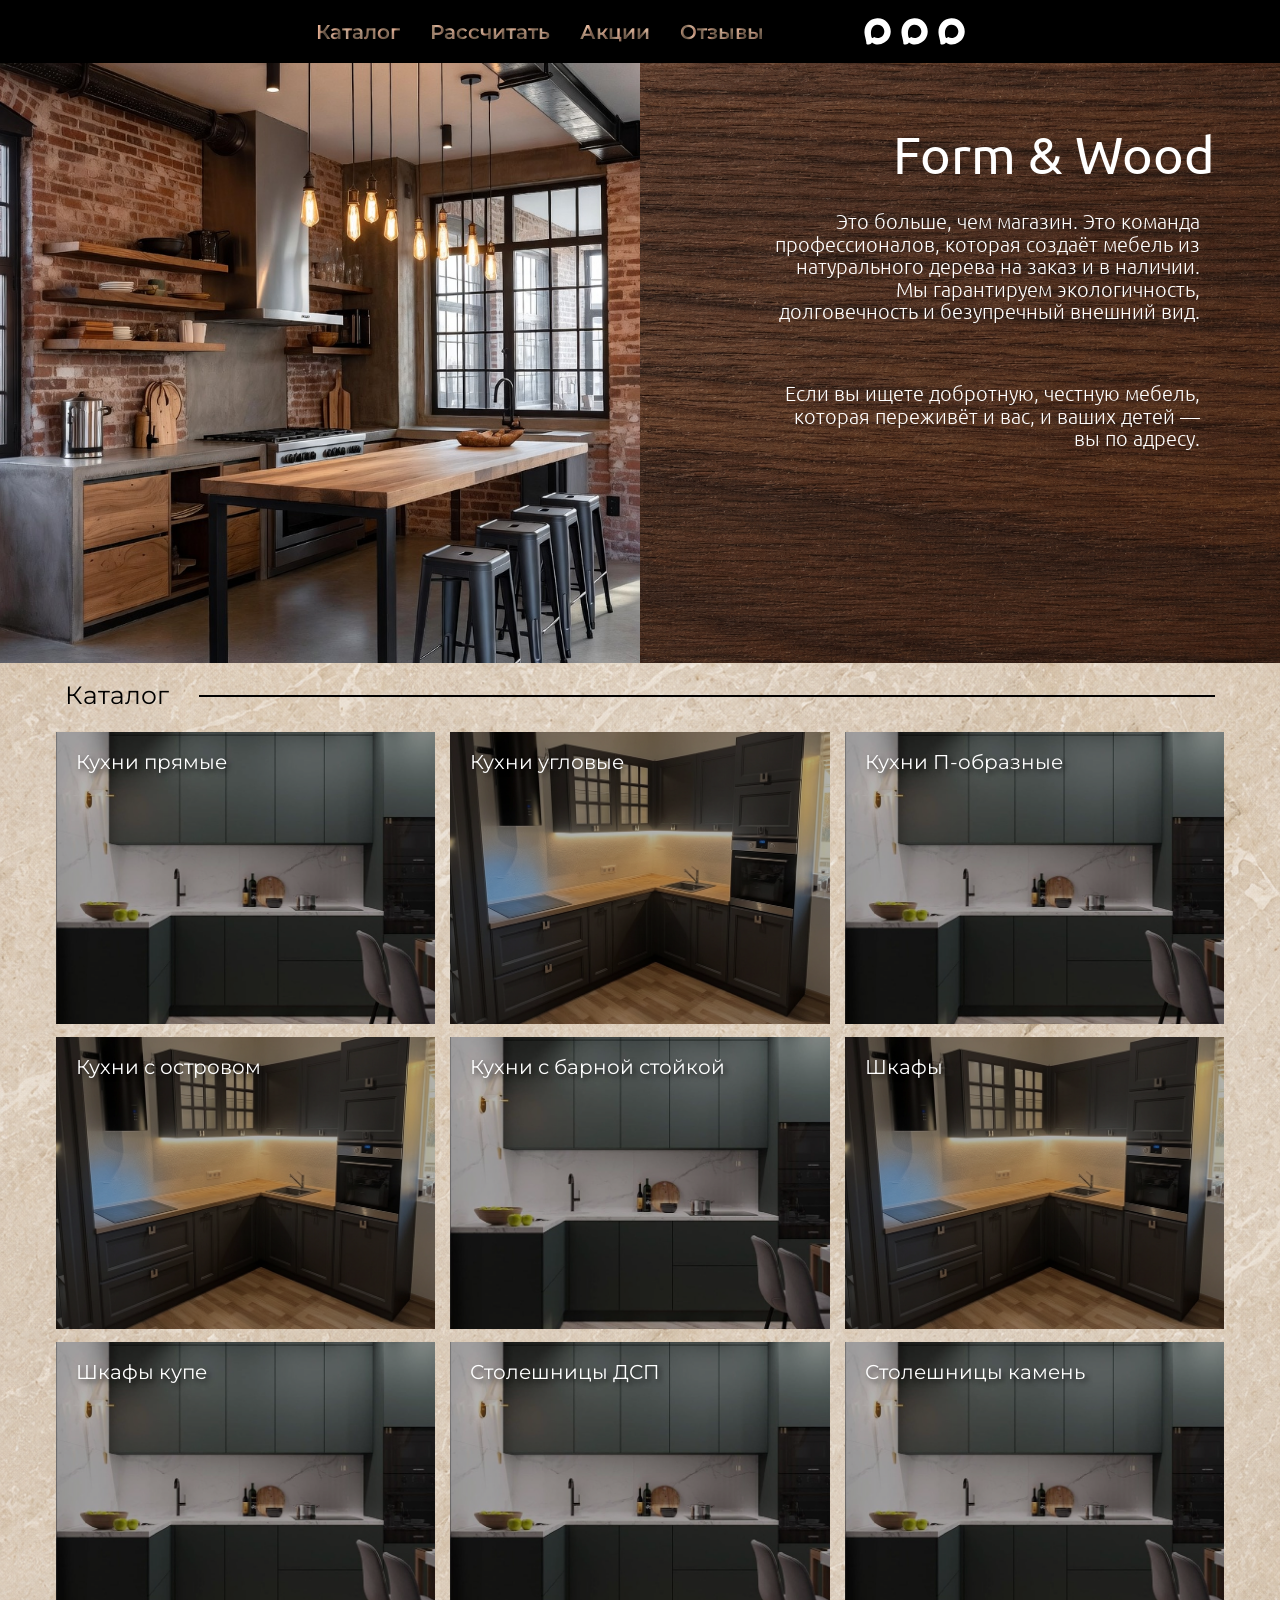
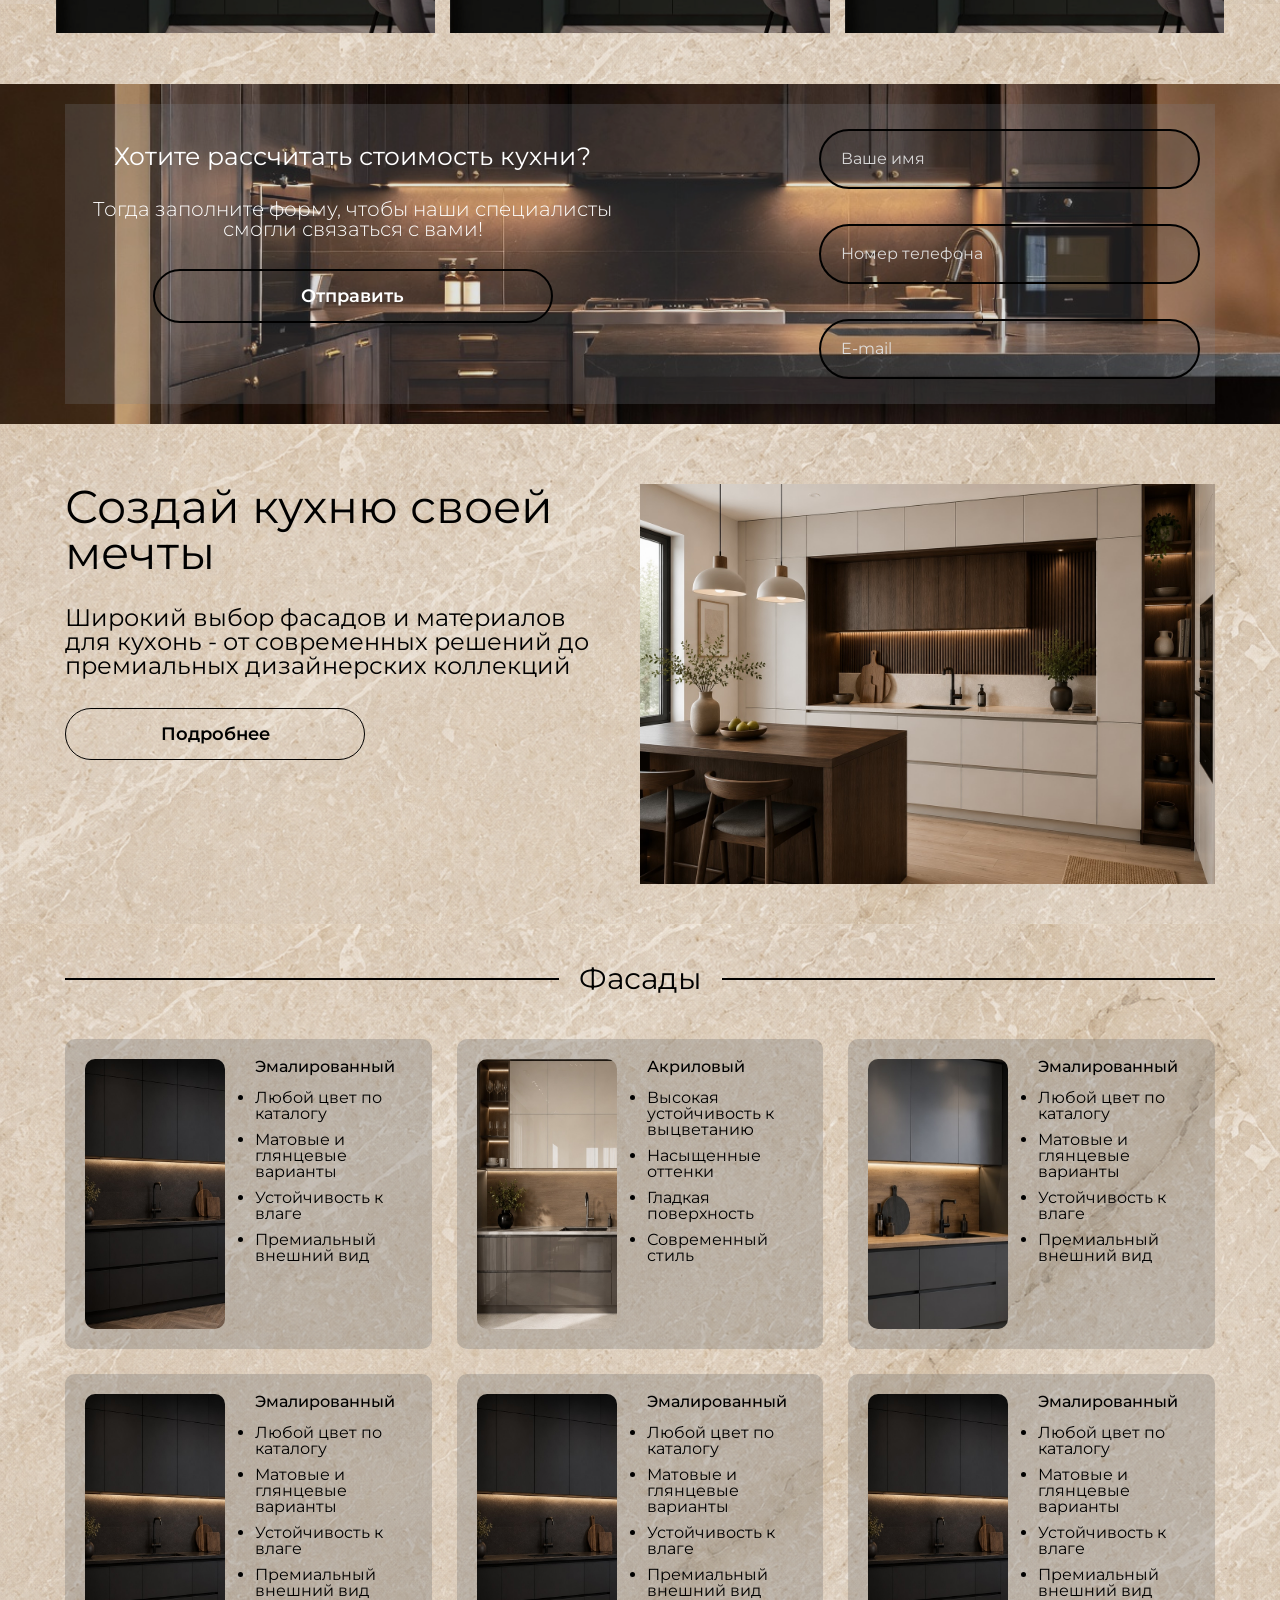
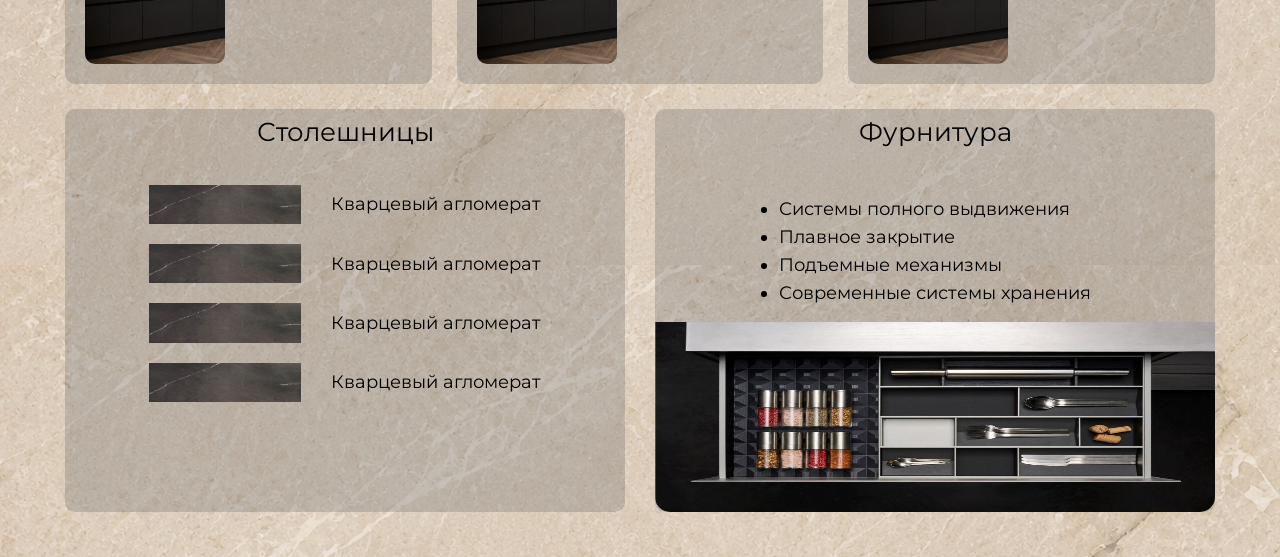
==== index.html @ 22d48cfc "mobile" ====
<!DOCTYPE html>
<html lang="en">

<head>
    <meta charset="UTF-8">
    <meta name="viewport" content="width=device-width, initial-scale=1.0">
    <link rel="stylesheet" href="css/reset.css">
    <link rel="stylesheet" href="css/style.css">
    <link rel="stylesheet" href="css/header.css">
    <link rel="preconnect" href="https://fonts.googleapis.com">
    <link rel="preconnect" href="https://fonts.gstatic.com" crossorigin>
    <link href="https://fonts.googleapis.com/css2?family=Montserrat:ital,wght@0,100..900;1,100..900&display=swap"
        rel="stylesheet">
    <!-- ------------------------------------------ -->
    <link rel="preconnect" href="https://fonts.googleapis.com">
    <link rel="preconnect" href="https://fonts.gstatic.com" crossorigin>
    <link
        href="https://fonts.googleapis.com/css2?family=Cormorant+Garamond:ital,wght@0,300..700;1,300..700&display=swap"
        rel="stylesheet">
    <!-- ------------------------------------------ -->
    <link rel="preconnect" href="https://fonts.googleapis.com">
    <link rel="preconnect" href="https://fonts.gstatic.com" crossorigin>
    <link
        href="https://fonts.googleapis.com/css2?family=Ubuntu:ital,wght@0,300;0,400;0,500;0,700;1,300;1,400;1,500;1,700&display=swap"
        rel="stylesheet">
    <title>Kitchen</title>
</head>

<body class="body">
    <div class="wrapper">
        <header class="header">
            <div class="container">
                <div class="header__wrapper">
                    <nav class="nav">
                        <ul class="nav__anchor">
                            <li class="anchor__item"><a class="anchor__item-link" href="#">Каталог</a></li>
                            <li class="anchor__item"><a class="anchor__item-link" href="#">Рассчитать</a></li>
                            <li class="anchor__item"><a class="anchor__item-link" href="#">Акции</a></li>
                            <li class="anchor__item"><a class="anchor__item-link" href="#">Отзывы</a></li>
                        </ul>
                        <ul class="nav__list">
                            <li class="nav__list-item"><a class="nav__list-link" href="#"><img class="nav__icon"
                                        src="img/logo/Max_logo.svg" alt="МАХ"></a></li>
                            <li class="nav__list-item"><a class="nav__list-link" href="#"><img class="nav__icon"
                                        src="img/logo/Max_logo.svg" alt="МАХ"></a></li>
                            <li class="nav__list-item"><a class="nav__list-link" href="#"><img class="nav__icon"
                                        src="img/logo/Max_logo.svg" alt="МАХ"></a></li>
                        </ul>
                    </nav>
                </div>
            </div>
        </header>
        <main class="main">
            <!-- -------------------------------------- -->
            <section class="about">
                <div class="container">
                    <div class="about__wrapper">
                        <h1 class="about__title">Form & Wood</h1>
                        <p class="about__text">Это больше, чем магазин. Это команда профессионалов, которая создаёт
                            мебель из натурального дерева на заказ и в наличии. Мы гарантируем экологичность,
                            долговечность и безупречный внешний вид.</p>
                        <p class="about__text" id="at2">Если вы ищете добротную, честную мебель, которая переживёт и
                            вас, и ваших детей — вы по адресу.</p>
                    </div>
                </div>
            </section>
            <!-- -------------------------------------- -->
            <section class="catalog">
                <div class="container">
                    <h2 class="catalog__title">Каталог</h2>
                    <div class="catalog__wrapper">
                        <a class="catalog__link" href="#">
                            <div class="catalog__item">
                                <img class="catalog__item-img" src="img/catalog/kitchen-catalog.jpg" alt="">
                                <h2 class="catalog__item-title">Кухни прямые</h2>
                            </div>
                        </a>
                        <a class="catalog__link" href="#">
                            <div class="catalog__item">
                                <img class="catalog__item-img" src="img/catalog/kitchen-katalog1.jpg" alt="">
                                <h2 class="catalog__item-title">Кухни угловые</h2>
                            </div>
                        </a>
                        <a class="catalog__link" href="#">
                            <div class="catalog__item">
                                <img class="catalog__item-img" src="img/catalog/kitchen-catalog.jpg" alt="">
                                <h2 class="catalog__item-title">Кухни П-образные</h2>
                            </div>
                        </a>
                        <a class="catalog__link" href="#">
                            <div class="catalog__item">
                                <img class="catalog__item-img" src="img/catalog/kitchen-katalog1.jpg" alt="">
                                <h2 class="catalog__item-title">Кухни с островом</h2>
                            </div>
                        </a>
                        <a class="catalog__link" href="#">
                            <div class="catalog__item">
                                <img class="catalog__item-img" src="img/catalog/kitchen-catalog.jpg" alt="">
                                <h2 class="catalog__item-title">Кухни с барной стойкой</h2>
                            </div>
                        </a>
                        <a class="catalog__link" href="#">
                            <div class="catalog__item">
                                <img class="catalog__item-img" src="img/catalog/kitchen-katalog1.jpg" alt="">
                                <h2 class="catalog__item-title">Шкафы</h2>
                            </div>
                        </a>
                        <a class="catalog__link" href="#">
                            <div class="catalog__item">
                                <img class="catalog__item-img" src="img/catalog/kitchen-catalog.jpg" alt="">
                                <h2 class="catalog__item-title">Шкафы купе</h2>
                            </div>
                        </a>
                        <a class="catalog__link" href="#">
                            <div class="catalog__item">
                                <img class="catalog__item-img" src="img/catalog/kitchen-catalog.jpg" alt="">
                                <h2 class="catalog__item-title">Столешницы ДСП</h2>
                            </div>
                        </a>
                        <a class="catalog__link" href="#">
                            <div class="catalog__item">
                                <img class="catalog__item-img" src="img/catalog/kitchen-catalog.jpg" alt="">
                                <h2 class="catalog__item-title">Столешницы камень</h2>
                            </div>
                        </a>
                    </div>
                </div>
            </section>
            <!-- -------------------------------------- -->
            <section class="contact">
                <div class="container">
                    <div class="contact__wrapper">
                        <div class="contact__text">
                            <h2 class="contact__text-title">Хотите рассчитать стоимость кухни?</h2>
                            <p class="contact__text-span">Тогда заполните форму, чтобы наши специалисты смогли связаться
                                с вами!</p>
                                <button href="#" class="contact__btn">Отправить</button>
                        </div>
                        <form class="contact__form" action="">
                            <input class="form__naming" type="text" placeholder="Ваше имя">
                            <input class="form__naming" type="text" placeholder="Номер телефона">
                            <input class="form__naming" type="email" placeholder="E-mail">
                        </form>
                    </div>
                </div>
            </section>
            <!-- -------------------------------------- -->
            <section class="designe">
                <div class="container">
                    <div class="designe__wrapper">
                        <div class="designe__item">
                            <h2 class="designe__title">Создай кухню своей мечты</h2>
                            <p class="designe__text">Широкий выбор фасадов и материалов для кухонь - от современных решений до премиальных дизайнерских коллекций</p>
                            <button href="#" class="designe__btn">Подробнее</button>
                        </div>
                        <div class="designe__item">
                            <img class="designe__img" src="img/facade/hero__kitchen.jpg" alt="Кухня">
                        </div>
                    </div>
                </div>
            </section>
            <!-- -------------------------------------- -->
            <section class="facade">
                <div class="container">
                    <h2 class="facade__title">Фасады</h2>
                    <div class="facade__wrapper">
                        <div class="facade__item">
                            <img class="facade__item-img" src="img/facade/facade-img1.jpg" alt="">
                            <div class="facade__item-text">
                                <h2 class="facade__text-title">Эмалированный</h2>
                                <ul class="facade__text-par">
                                    <li class="text__par-item">Любой цвет по каталогу</li>
                                    <li class="text__par-item">Матовые и глянцевые варианты</li>
                                    <li class="text__par-item">Устойчивость к влаге</li>
                                    <li class="text__par-item">Премиальный внешний вид</li>
                                </ul>
                            </div>
                        </div>
                        <div class="facade__item">
                            <img class="facade__item-img" src="img/facade/facade-img2.jpg" alt="">
                            <div class="facade__item-text">
                                <h2 class="facade__text-title">Акриловый</h2>
                                <ul class="facade__text-par">
                                    <li class="text__par-item">Высокая устойчивость к выцветанию</li>
                                    <li class="text__par-item">Насыщенные оттенки</li>
                                    <li class="text__par-item">Гладкая поверхность</li>
                                    <li class="text__par-item">Современный стиль</li>
                                </ul>
                            </div>
                        </div>
                        <div class="facade__item">
                            <img class="facade__item-img" src="img/facade/facade-img3.jpg" alt="">
                            <div class="facade__item-text">
                                <h2 class="facade__text-title">Эмалированный</h2>
                                <ul class="facade__text-par">
                                    <li class="text__par-item">Любой цвет по каталогу</li>
                                    <li class="text__par-item">Матовые и глянцевые варианты</li>
                                    <li class="text__par-item">Устойчивость к влаге</li>
                                    <li class="text__par-item">Премиальный внешний вид</li>
                                </ul>
                            </div>
                        </div>
                        <div class="facade__item">
                            <img class="facade__item-img" src="img/facade/facade-img1.jpg" alt="">
                            <div class="facade__item-text">
                                <h2 class="facade__text-title">Эмалированный</h2>
                                <ul class="facade__text-par">
                                    <li class="text__par-item">Любой цвет по каталогу</li>
                                    <li class="text__par-item">Матовые и глянцевые варианты</li>
                                    <li class="text__par-item">Устойчивость к влаге</li>
                                    <li class="text__par-item">Премиальный внешний вид</li>
                                </ul>
                            </div>
                        </div>
                        <div class="facade__item">
                            <img class="facade__item-img" src="img/facade/facade-img1.jpg" alt="">
                            <div class="facade__item-text">
                                <h2 class="facade__text-title">Эмалированный</h2>
                                <ul class="facade__text-par">
                                    <li class="text__par-item">Любой цвет по каталогу</li>
                                    <li class="text__par-item">Матовые и глянцевые варианты</li>
                                    <li class="text__par-item">Устойчивость к влаге</li>
                                    <li class="text__par-item">Премиальный внешний вид</li>
                                </ul>
                            </div>
                        </div>
                        <div class="facade__item">
                            <img class="facade__item-img" src="img/facade/facade-img1.jpg" alt="">
                            <div class="facade__item-text">
                                <h2 class="facade__text-title">Эмалированный</h2>
                                <ul class="facade__text-par">
                                    <li class="text__par-item">Любой цвет по каталогу</li>
                                    <li class="text__par-item">Матовые и глянцевые варианты</li>
                                    <li class="text__par-item">Устойчивость к влаге</li>
                                    <li class="text__par-item">Премиальный внешний вид</li>
                                </ul>
                            </div>
                        </div>
                    </div>
                    <div class="facade__materials">
                        <div class="materials__item">
                            <h2 class="materials__item-title">
                                Столешницы
                            </h2>
                            <div class="materials__item-hero">
                                <div class="material__card">
                                    <img class="materials__item-img" src="img/facade/materials-item.jpg" alt="">
                                    <p class="materials__item-text">Кварцевый агломерат</p>
                                </div>
                                <div class="material__card">
                                    <img class="materials__item-img" src="img/facade/materials-item.jpg" alt="">
                                    <p class="materials__item-text">Кварцевый агломерат</p>
                                </div>
                                <div class="material__card">
                                    <img class="materials__item-img" src="img/facade/materials-item.jpg" alt="">
                                    <p class="materials__item-text">
                                        Кварцевый агломерат</p>
                                </div>
                                <div class="material__card">
                                    <img class="materials__item-img" src="img/facade/materials-item.jpg" alt="">
                                    <p class="materials__item-text">Кварцевый агломерат</p>
                                </div>
                            </div>
                        </div>
                        <div class="materials__item">
                            <h2 class="materials__item-title">
                                Фурнитура
                            </h2>
                            <div class="materials__item-hero">
                                <ul class="facade__text-par">
                                    <li class="text__par-item">Системы полного выдвижения</li>
                                    <li class="text__par-item">Плавное закрытие</li>
                                    <li class="text__par-item">Подъемные механизмы</li>
                                    <li class="text__par-item">Современные системы хранения</li>
                                </ul>
                                <img class="furniture__img" src="img/facade/furniture-item.jpg" alt="">
                            </div>
                        </div>
                    </div>
                </div>
            </section>
            <!-- -------------------------------------- -->
        </main>
        <footer class="footer"></footer>
    </div>
    <script src="JS/main.js"></script>
</body>

</html>
---- css/style.css ----
:root {}

.body {
    background: black;
    width: 100%;
}

.wrapper {
    min-height: 100%;
    width: 100%;
    overflow: hidden;
    display: flex;
    flex-direction: column;
}



.container {
    width: 100%;
    max-width: 1150px;
    margin: 0 auto;
}

.main {
    flex: 1 1 auto;
    display: flex;
    flex-direction: column;
}

/* ====================================== */
/* ======================== */

.about {
    position: relative;
    font-family: "Montserrat", sans-serif;
    color: white;
    width: 100%;
    height: 600px;
    overflow: hidden;
}

.about::before {
    content: '';
    position: absolute;
    top: 0;
    left: 0;
    width: 50%;
    height: 100%;
    background: url(../img/backgrounds/about-back2.jpg) no-repeat center / cover;
    z-index: 0;
}

.about::after {
    content: '';
    position: absolute;
    top: 0;
    right: 0;
    width: 50%;
    height: 100%;
    background: url(../img/backgrounds/catalog-backwood.png) no-repeat center / cover;
    z-index: 0;
}

.about__wrapper {
    position: relative;
    z-index: 1;
    display: flex;
    flex-direction: column;
    justify-content: center;
    align-items: flex-end;
    gap: 30px;
    padding-top: 80px;
    height: auto;
    line-height: 140%;
    font-family: "Ubuntu", sans-serif;
}

.about__title {
    font-size: 52px;
    grid-row: 1;
    grid-column: 1;
    text-align: center;
}

.about__text {
    font-size: 20px;
    font-weight: 300;
    grid-row: 2;
    grid-column: 2;
    text-align: end;
    width: 40%;
    padding: 15px;
}

#at2 {
    font-size: 20px;
    font-weight: 300;
    grid-row: 3;
    grid-column: 3;
}

/* ======================= */

.catalog {
    font-family: "Montserrat", sans-serif;
    background: black no-repeat;
    background-size: cover;
    background: url(../img/backgrounds/facade-back.png);
}

.catalog__title {
    width: 100%;
    display: flex;
    align-items: center;
    justify-content: flex-start;
    gap: 30px;
    font-size: 25px;
    font-weight: 400;
    color: rgb(0, 0, 0);
    padding-top: 20px;
}

.catalog__title::after {
    content: '';
    flex: 1;
    height: 2px;
    background: #000000;
    min-width: 30px;
}

.catalog__wrapper {
    height: 100%;
    display: grid;
    grid-template-rows: 32% 32% 32%;
    grid-template-columns: 33% 33% 33%;
    align-items: center;
    justify-content: center;
    padding-top: 25px;
    padding-bottom: 45px;
    gap: 15px;
}

.catalog__link {}

.catalog__item {
    position: relative;
}

.catalog__item-img {
    width: 100%;
    filter: brightness(0.7);
    transition: filter 0.3s ease;
}

.catalog__item-img:hover {
    filter: brightness(1.3);
}

.catalog__item-title {
    position: absolute;
    top: 20px;
    left: 20px;
    font-size: 20px;
    font-weight: 400;
    color: white;
    text-shadow: 3px 3px 5px rgba(0, 0, 0, 0.6);
}

/* ======================= */
.contact {
    background: url(../img/backgrounds/contact-back.jpg) no-repeat;
    background-size: cover;
    background-position: center;
    padding-top: 20px;
    padding-bottom: 20px;
}

.contact__wrapper {
    color: white;
    width: 100%;
    height: 100%;
    display: flex;
    justify-content: flex-end;
    flex-direction: row;
    align-items: center;
    background: rgba(126, 130, 138, 0.23);
}

.contact__text {
    font-family: "Montserrat", sans-serif;
    display: flex;
    flex-direction: column;
    align-items: center;
    justify-content: flex-start;
    gap: 30px;
    height: 220px;
    width: 50%;
}

.contact__text-title {
    font-size: 25px;
    text-align: center;
}

.contact__text-span {
    font-size: 20px;
    width: 100%;
    font-weight: 300;
    text-align: center;
}

.contact__btn {
    width: 400px;
    max-width: 400px;
    padding: 14px 40px;
    background: transparent;
    color: white;
    border: 2px solid black;
    font-size: 18px;
    font-weight: 600;
    font-family: "Montserrat", sans-serif;
    border-radius: 50px;
    cursor: pointer;
    transition: all 0.3s ease;
    text-align: center;
}

.contact__btn:hover {
    background: #73737351;
    transform: scale(1.02);
}

.contact__form {
    width: 50%;
    height: 300px;
    display: flex;
    flex-direction: column;
    justify-content: center;
    align-items: flex-end;
    font-family: "Montserrat", sans-serif;
    background-size: cover;
    border-right: none;
    border-left: none;
    gap: 35px;
    padding: 15px;
}

.form__naming::placeholder {
    color: rgba(228, 228, 228, 0.93);
    font-family: "Montserrat", sans-serif;
}

.form__naming {
    width: 70%;
    height: 60px;
    background: rgba(0, 0, 0, 0.143);
    border: 2px solid black;
    border-radius: 50px;
    padding: 20px;
    font-size: 16px;
    color: white;
}

/* ========================= */

.designe {
    height: auto;
    color: white;
    background: url(../img/backgrounds/facade-back.png);

}

.designe__wrapper {
    display: flex;
    flex-direction: row;
    justify-content: center;
    align-items: start;
    width: 100%;
    padding-top: 60px;
    padding-bottom: 40px;
    font-family: "Montserrat", sans-serif;
    color: black;
}

.designe__item {
    display: flex;
    flex-direction: column;
    gap: 30px;
    width: 100%;
}

.designe__title {
    font-size: 46px;
}

.designe__text {
    font-size: 24px;
    max-width: 530px;
}

.designe__btn {
    max-width: 300px;
    padding: 14px 40px;
    background: transparent;
    color: black;
    border: 1px solid black;
    font-size: 18px;
    font-weight: 600;
    font-family: "Montserrat", sans-serif;
    text-decoration: none;
    border-radius: 50px;
    cursor: pointer;
    transition: all 0.3s ease;
    text-align: center;
}

.designe__btn:hover {
    background: #73737351;
    transform: scale(1.02);
}

.designe__img {
    width: 100%;
    height: 100%;
    min-height: 400px;
}

/* ========================= */

.facade {
    background: url(../img/backgrounds/facade-back.png);
    height: 100%;
}

.facade__title {
    display: flex;
    width: 100%;
    justify-content: center;
    align-items: center;
    gap: 20px;
    padding-top: 40px;
    font-size: 30px;
    font-family: "Montserrat", sans-serif;
}

.facade__title::before,
.facade__title::after {
    content: '';
    flex: 1;
    height: 2px;
    background: #000000;
    min-width: 30px;
}

.facade__wrapper {
    width: 100%;
    height: 100%;
    display: grid;
    grid-template-columns: repeat(3, 1fr);

    gap: 25px;
    justify-items: center;
    align-items: center;
    padding-top: 45px;
    padding-bottom: 25px;
}

.facade__item {
    display: flex;
    flex-direction: row;
    justify-content: center;
    gap: 30px;
    width: 100%;
    padding: 20px;
    background: #73737351;
    font-family: "Montserrat", sans-serif;
    border-radius: 10px;
}

.facade__item-img {
    max-width: 140px;
    height: 270px;
    border-radius: 10px;
}

.facade__text-title {
    font-weight: 500;
}

.facade__text-par {
    display: flex;
    flex-direction: column;
    justify-content: center;
    gap: 10px;
    padding-top: 15px;
}

.text__par-item {
    list-style-type: disc;
}

.facade__materials {
    display: flex;
    gap: 30px;
    flex-direction: row;
    justify-content: center;
    padding-bottom: 45px;
    font-family: "Montserrat", sans-serif;
}

.materials__item {
    flex: 1 1 400px;
    max-width: 600px;
    display: flex;
    flex-direction: column;
    align-items: center;
    gap: 40px;
    width: 50%;
    background: #73737351;
    border-radius: 10px;
}

.materials__item-title {
    font-size: 26px;
    padding-top: 10px;
}

.materials__item-hero {
    display: grid;
    grid-template-columns: 1fr;
    gap: 20px 30px;
    font-size: 18px;
    width: 100%;
    justify-items: center;
}

.material__card {
    display: flex;
    flex-direction: row;
    justify-content: center;
    align-items: center;
    text-align: center;
    gap: 30px;
}

.materials__item-img {
    max-width: 35%;
    max-height: 50px;
}

.materials__item-text {}

.furniture__img {
    width: 100%;
    height: 190px;
    border-bottom-left-radius: 15px;
    border-bottom-right-radius: 15px;
}


/* ======================= */
/* ======================= */
@media (max-width: 1150px) {
    .facade__wrapper {
        grid-template-columns: repeat(2, 1fr);
    }
}


@media (max-width: 950px) {
    .contact__wrapper {
        flex-direction: column;
        gap: 20px;
        padding-top: 40px;
    }

    .contact__text {
        width: 100%;
    }

    .contact__form {
        align-items: center;
        flex-direction: row;
        height: 120px;
        width: 100%;
    }

    /* ------------------- */
    .designe__wrapper {
        flex-direction: column;
        gap: 40px;
    }

    .designe__item {
        align-items: center;
    }

    .designe__img {
        width: 80%;
        height: 80%;
    }
}


@media (max-width: 800px) {
    .facade__wrapper {
        grid-template-columns: 1fr;
    }
    .facade__materials {
        flex-direction: column;
        align-items: center;
        justify-content: center;
    }
    .materials__item {
        width: 100%;
    }
}


@media (max-width: 660px) {
    .nav {
        gap: 30px;
    }

    .nav__text {
        font-size: 16px;
    }

    .nav__town {
        font-size: 16px;
    }

    .nav__icon {
        width: 25px;
    }

    /* ---------------- */
    .about {
        height: auto;
    }

    .about__wrapper {
        display: flex;
        flex-direction: column;
        justify-content: center;
        align-items: center;
        padding-bottom: 50px;
    }

    .about__title {
        font-size: 32px;
    }

    .about__text {
        font-size: 16px;
        text-align: center;
        width: 100%;
    }

    #at2 {
        font-size: 16px;
        text-align: center;
    }

    /* ----------------------- */
    .catalog__wrapper {
        gap: 7px;
    }

    /* ----------------------- */
    .contact__wrapper {
        gap: 20px;
    }

    .contact__form {
        flex-direction: column;
        height: 100%;
        width: 100%;
    }

    .contact__btn {
        width: 70%;
    }

    .form__naming {
        width: 78%;
    }

    /* ---------------------- */
    .designe__title {
        text-align: center;
        font-size: 40px;
    }

    .designe__text {
        text-align: center;
        font-size: 25px;
    }

    .designe__img {
        min-height: 50%;
        width: 90%;
        height: 50%;
    }
}

@media (max-width: 500px) {
    .catalog__wrapper {
        grid-template-rows: 20% 20%;
        grid-template-columns: 50% 50%;
    }

    .catalog__item-title {
        font-size: 15px;
    }
}

@media (max-width: 400px) {
    .catalog__wrapper {
        grid-template-rows: 20% 20%;
        grid-template-columns: 50% 50%;
    }

    .nav__text {
        font-size: 14px;
    }

    .nav__town {
        font-size: 12px;
    }

    /* ==================== */
    .designe__text {
        font-size: 20px;
    }
}
---- css/header.css ----
.header {
    width: 100%;
    height: auto;
    font-family: "Montserrat", sans-serif;
}


.header__wrapper {
    padding: 18px;
}

.nav {
    display: flex;
    flex-direction: row;
    align-items: center;
    justify-content: center;
    gap: 100px;

}

.nav__anchor {
    display: flex;
    flex-direction: row;
    justify-content: center;
    align-items: center;
    gap: 30px;
    font-size: 20px;
    font-weight: 600;
    color: transparent;
    background-clip: text;
    -webkit-background-clip: text;
    background-image: repeating-linear-gradient(90deg, rgb(219, 196, 174) 0px, rgb(245 184 154) 3px, rgb(207 165 136 / 82%) 6px, rgb(137 115 95) 10px, rgb(233, 189, 158) 15px);
    text-shadow: 3px 3px 5px rgba(0, 0, 0, 0.6);
}

.anchor__item {}

.anchor__item-link {}

.nav__text {
    font-size: 25px;
    font-weight: 600;
    color: transparent;
    background-clip: text;
    -webkit-background-clip: text;
    background-image: repeating-linear-gradient(90deg, rgb(219, 196, 174) 0px, rgb(245 184 154) 3px, rgb(207 165 136 / 82%) 6px, rgb(137 115 95) 10px, rgb(233, 189, 158) 15px);
    text-shadow: 3px 3px 5px rgba(0, 0, 0, 0.6);
}

.nav__town {
    font-size: 20px;
    font-weight: 600;
    color: transparent;
    background-clip: text;
    -webkit-background-clip: text;
    background-image: repeating-linear-gradient(90deg, rgb(219, 196, 174) 0px, rgb(245 184 154) 3px, rgb(207 165 136 / 82%) 6px, rgb(137 115 95) 10px, rgb(233, 189, 158) 15px);
    text-shadow: 3px 3px 5px rgba(0, 0, 0, 0.6);
}


.nav__list {
    display: flex;
    flex-direction: row;
    gap: 10px;

}

.nav__list-item {}

.nav__list-link {}

.nav__icon {
    width: 27px;
}
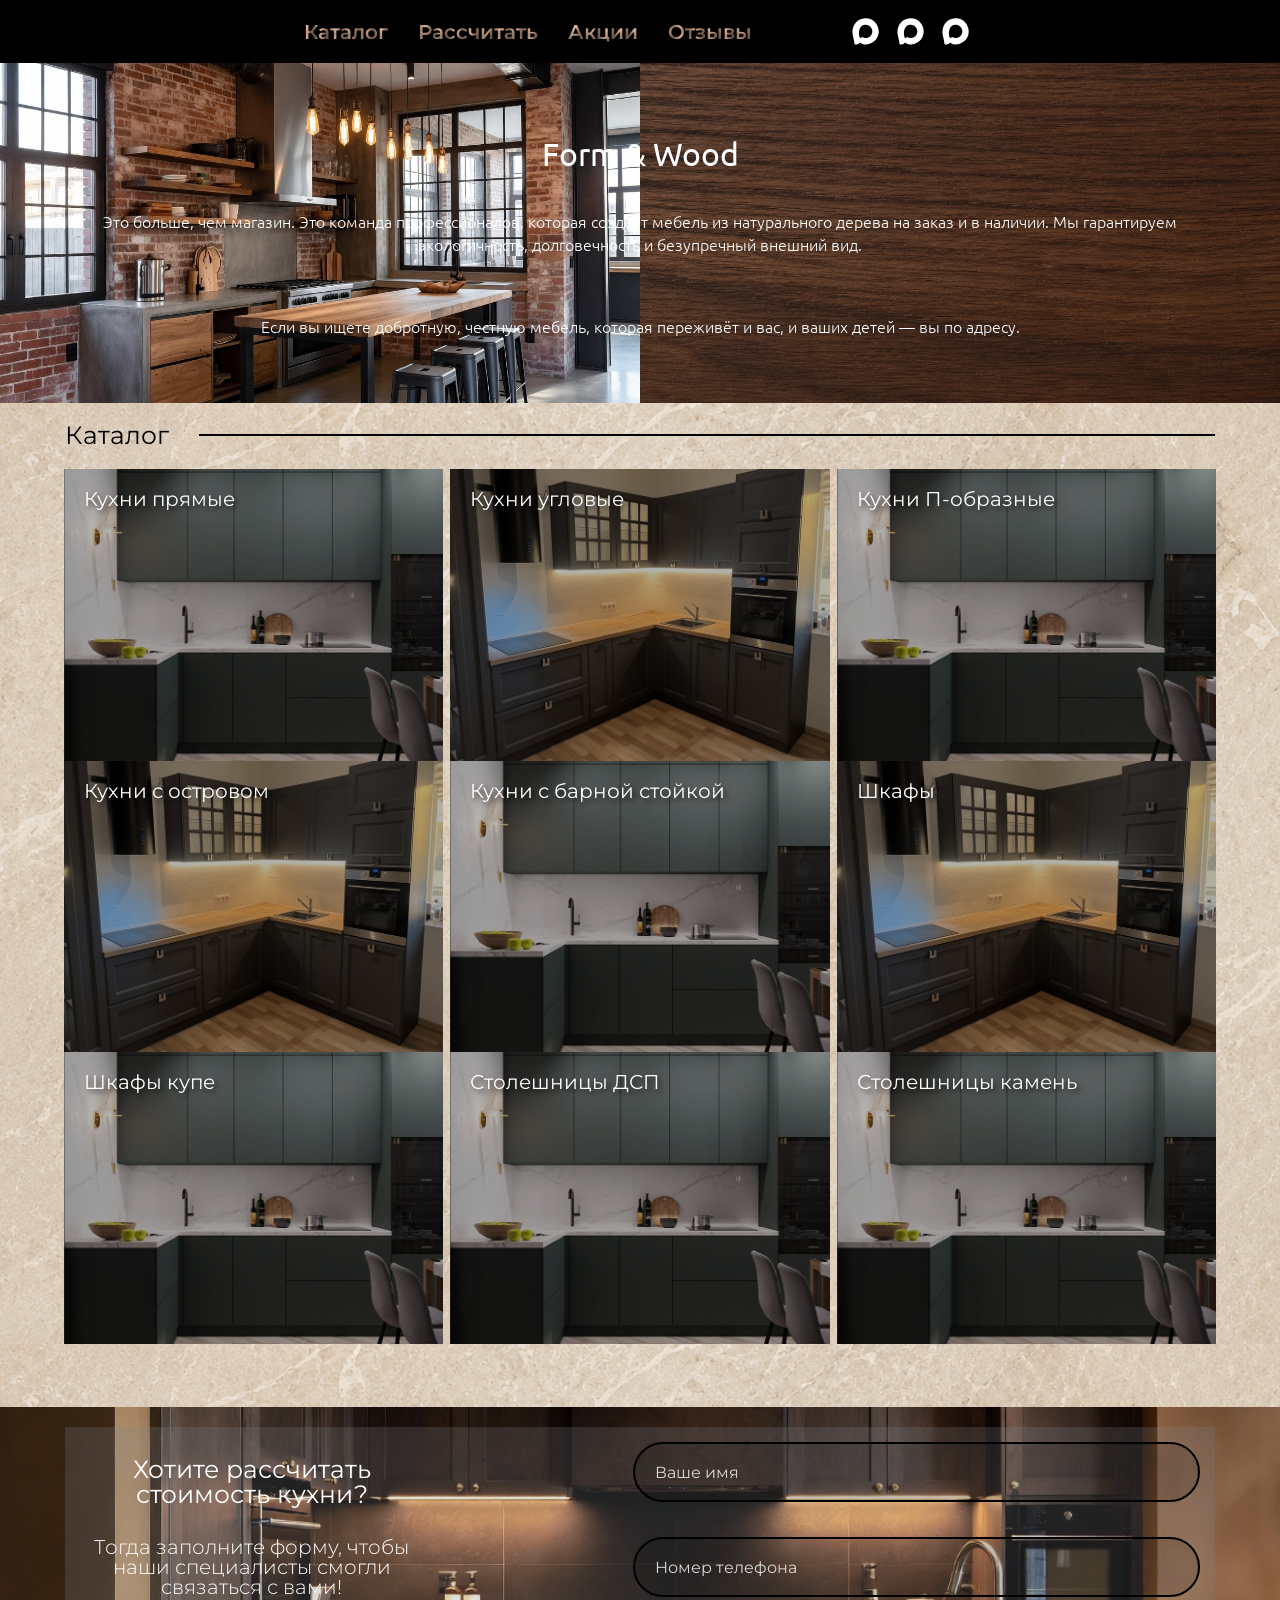
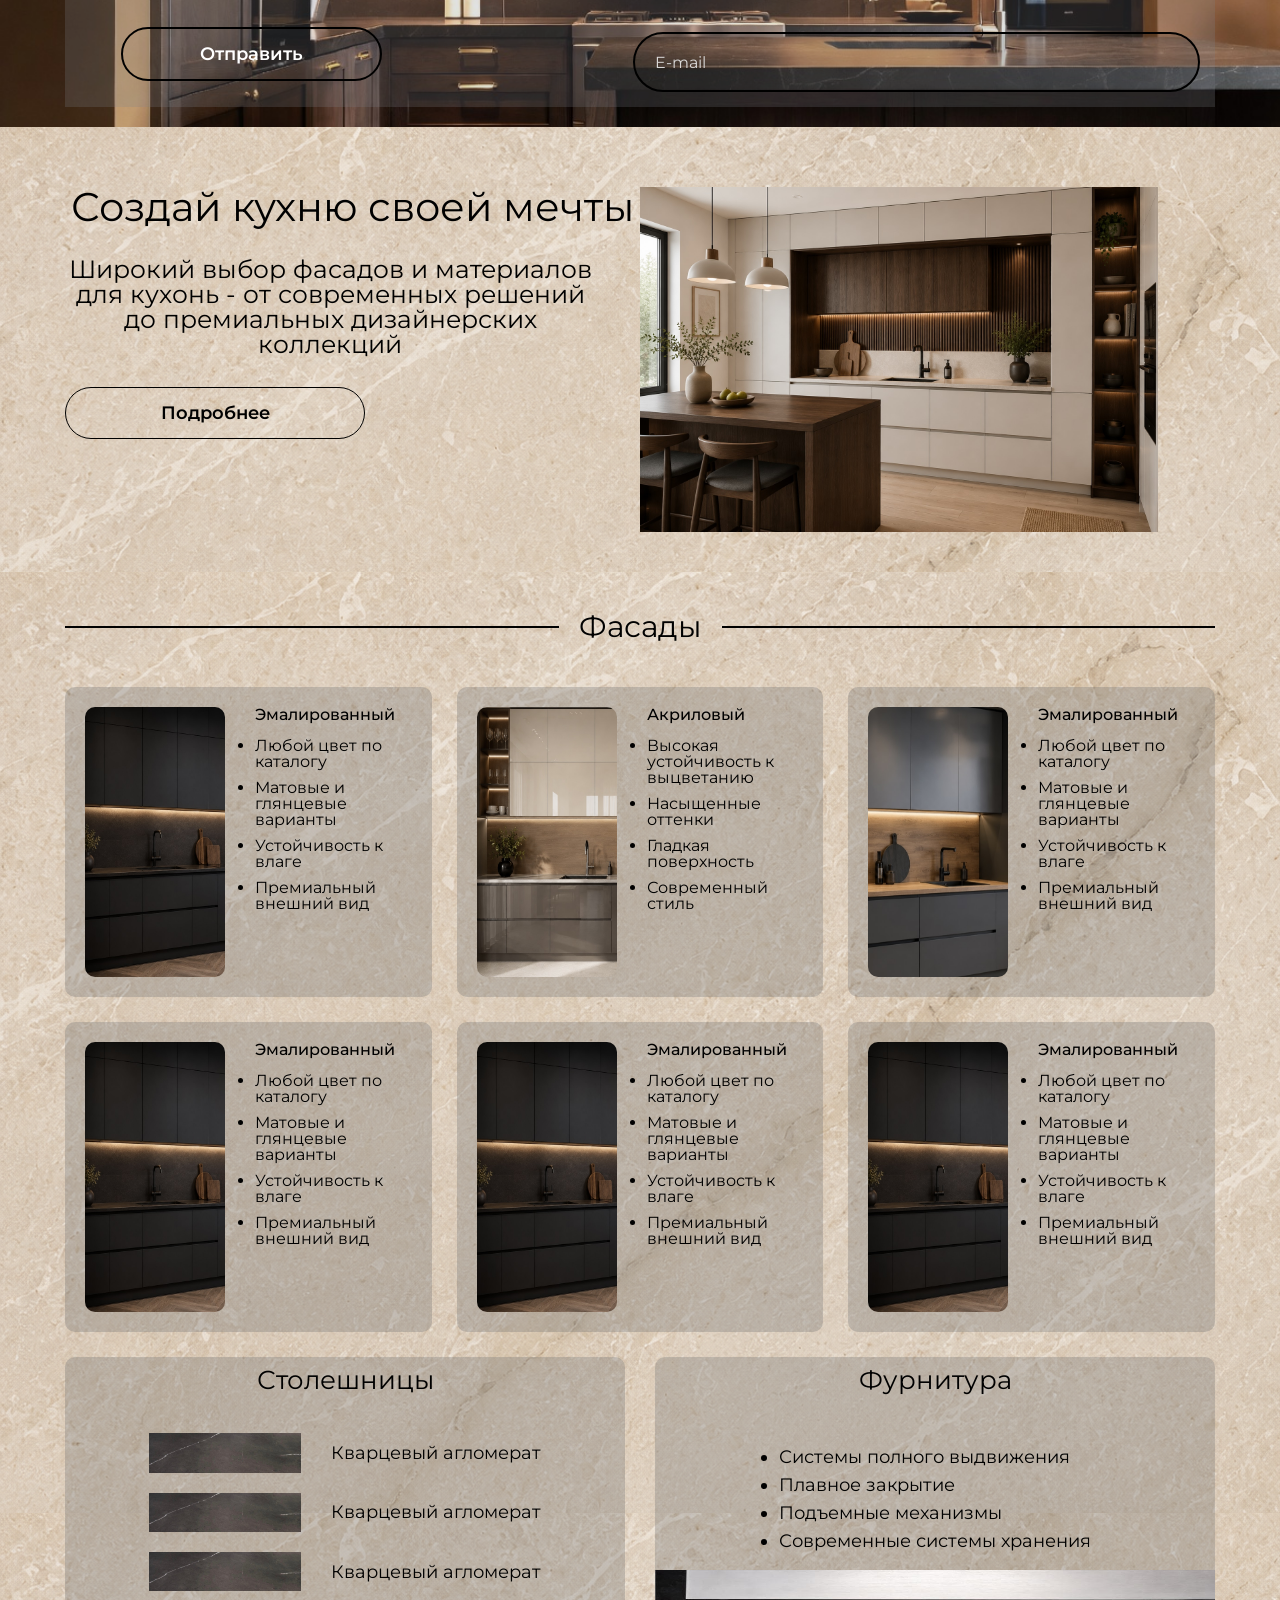
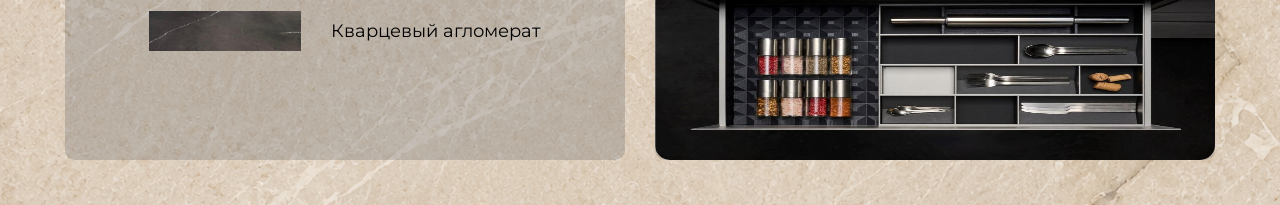
==== commit 9e507bca: "burger" ====
--- a/index.html
+++ b/index.html
@@ -38,6 +38,9 @@
                             <li class="anchor__item"><a class="anchor__item-link" href="#">Акции</a></li>
                             <li class="anchor__item"><a class="anchor__item-link" href="#">Отзывы</a></li>
                         </ul>
+                        <a class="burger-icon" href="#">
+                            <span></span>
+                        </a>
                         <ul class="nav__list">
                             <li class="nav__list-item"><a class="nav__list-link" href="#"><img class="nav__icon"
                                         src="img/logo/Max_logo.svg" alt="МАХ"></a></li>
@@ -134,7 +137,7 @@
                             <h2 class="contact__text-title">Хотите рассчитать стоимость кухни?</h2>
                             <p class="contact__text-span">Тогда заполните форму, чтобы наши специалисты смогли связаться
                                 с вами!</p>
-                                <button href="#" class="contact__btn">Отправить</button>
+                            <button href="#" class="contact__btn">Отправить</button>
                         </div>
                         <form class="contact__form" action="">
                             <input class="form__naming" type="text" placeholder="Ваше имя">
@@ -150,7 +153,8 @@
                     <div class="designe__wrapper">
                         <div class="designe__item">
                             <h2 class="designe__title">Создай кухню своей мечты</h2>
-                            <p class="designe__text">Широкий выбор фасадов и материалов для кухонь - от современных решений до премиальных дизайнерских коллекций</p>
+                            <p class="designe__text">Широкий выбор фасадов и материалов для кухонь - от современных
+                                решений до премиальных дизайнерских коллекций</p>
                             <button href="#" class="designe__btn">Подробнее</button>
                         </div>
                         <div class="designe__item">
--- a/css/style.css
+++ b/css/style.css
@@ -28,7 +28,59 @@
 }
 
 /* ====================================== */
-/* ======================== */
+.burger-icon {
+    display: none;
+    width: 50px;
+    height: 50px;
+    align-items: center;
+    justify-content: center;
+    z-index: 11;
+}
+
+.burger-icon span,
+.burger-icon span::before,
+.burger-icon span::after {
+    display: block;
+    width: 40px;
+    height: 3px;
+    border-radius: 100px;
+    background: white;
+    transition: all .5s;
+}
+
+.burger-icon span {
+    position: relative;
+}
+
+.burger-icon span::before,
+.burger-icon span::after {
+    content: '';
+    position: absolute;
+}
+
+.burger-icon span::before {
+    top: -8px;
+}
+
+.burger-icon span::after {
+    bottom: -8px;
+}
+
+.body--opened-menu .burger-icon span {
+    background: transparent;
+}
+
+.body--opened-menu .burger-icon span::before {
+    top: 0px;
+    transform: rotate(45deg);
+}
+
+.body--opened-menu .burger-icon span::after {
+    bottom: 0px;
+    transform: rotate(-45deg);
+}
+
+/* ========================================= */
 
 .about {
     position: relative;
@@ -506,11 +558,13 @@
     .facade__wrapper {
         grid-template-columns: 1fr;
     }
+
     .facade__materials {
         flex-direction: column;
         align-items: center;
         justify-content: center;
     }
+
     .materials__item {
         width: 100%;
     }
@@ -518,91 +572,147 @@
 
 
 @media (max-width: 660px) {
-    .nav {
-        gap: 30px;
-    }
-
-    .nav__text {
-        font-size: 16px;
-    }
-
-    .nav__town {
-        font-size: 16px;
-    }
-
-    .nav__icon {
-        width: 25px;
-    }
-
-    /* ---------------- */
-    .about {
-        height: auto;
-    }
-
-    .about__wrapper {
+
+    .burger-icon {
         display: flex;
+    }
+
+    .body--opened-menu {
+        overflow: hidden;
+    }
+
+    .body--opened-menu nav__anchor {
+        transform: translateX(0);
+    }
+
+    .header {
+        position: relative;
+        top: 0;
+        left: 0;
+        width: 100%;
+        background: black;
+        z-index: 11;
+    }
+
+    .nav__anchor {
+        position: fixed;
+        top: 0;
+        left: 0;
+        right: 0;
+        bottom: 0;
+        background: black;
         flex-direction: column;
-        justify-content: center;
+        justify-content: start;
         align-items: center;
-        padding-bottom: 50px;
-    }
-
-    .about__title {
-        font-size: 32px;
-    }
-
-    .about__text {
-        font-size: 16px;
-        text-align: center;
-        width: 100%;
-    }
-
-    #at2 {
-        font-size: 16px;
-        text-align: center;
-    }
-
-    /* ----------------------- */
-    .catalog__wrapper {
-        gap: 7px;
-    }
-
-    /* ----------------------- */
-    .contact__wrapper {
-        gap: 20px;
-    }
-
-    .contact__form {
+        gap: 60px;
+        margin: 0;
+        padding: 130px 20px 20px;
+        transform: translateX(100%);
+        transition: transform 0.4s ease;
+        z-index: 10;
+        font-size: 24px;
+    }
+
+    .body--opened-menu .nav__anchor {
+        transform: translateX(0);
         flex-direction: column;
-        height: 100%;
-        width: 100%;
-    }
-
-    .contact__btn {
-        width: 70%;
-    }
-
-    .form__naming {
-        width: 78%;
-    }
-
-    /* ---------------------- */
-    .designe__title {
-        text-align: center;
-        font-size: 40px;
-    }
-
-    .designe__text {
-        text-align: center;
-        font-size: 25px;
-    }
-
-    .designe__img {
-        min-height: 50%;
-        width: 90%;
-        height: 50%;
-    }
-}
+        background: wheat;
+        color: black;
+        justify-content: flex-start;
+        font-size: 26px;
+        gap: 60px;
+    }
+}
+
+.nav {
+    gap: 30px;
+}
+
+.nav__text {
+    font-size: 16px;
+}
+
+.nav__town {
+    font-size: 16px;
+}
+
+.nav__icon {
+    width: 35px;
+}
+
+.nav__list-item {
+    width: 35px;
+}
+
+/* ---------------- */
+.about {
+    height: auto;
+}
+
+.about__wrapper {
+    display: flex;
+    flex-direction: column;
+    justify-content: center;
+    align-items: center;
+    padding-bottom: 50px;
+}
+
+.about__title {
+    font-size: 32px;
+}
+
+.about__text {
+    font-size: 16px;
+    text-align: center;
+    width: 100%;
+}
+
+#at2 {
+    font-size: 16px;
+    text-align: center;
+}
+
+/* ----------------------- */
+.catalog__wrapper {
+    gap: 7px;
+}
+
+/* ----------------------- */
+.contact__wrapper {
+    gap: 20px;
+}
+
+.contact__form {
+    flex-direction: column;
+    height: 100%;
+    width: 100%;
+}
+
+.contact__btn {
+    width: 70%;
+}
+
+.form__naming {
+    width: 78%;
+}
+
+/* ---------------------- */
+.designe__title {
+    text-align: center;
+    font-size: 40px;
+}
+
+.designe__text {
+    text-align: center;
+    font-size: 25px;
+}
+
+.designe__img {
+    min-height: 50%;
+    width: 90%;
+    height: 50%;
+}
+
 
 @media (max-width: 500px) {
     .catalog__wrapper {
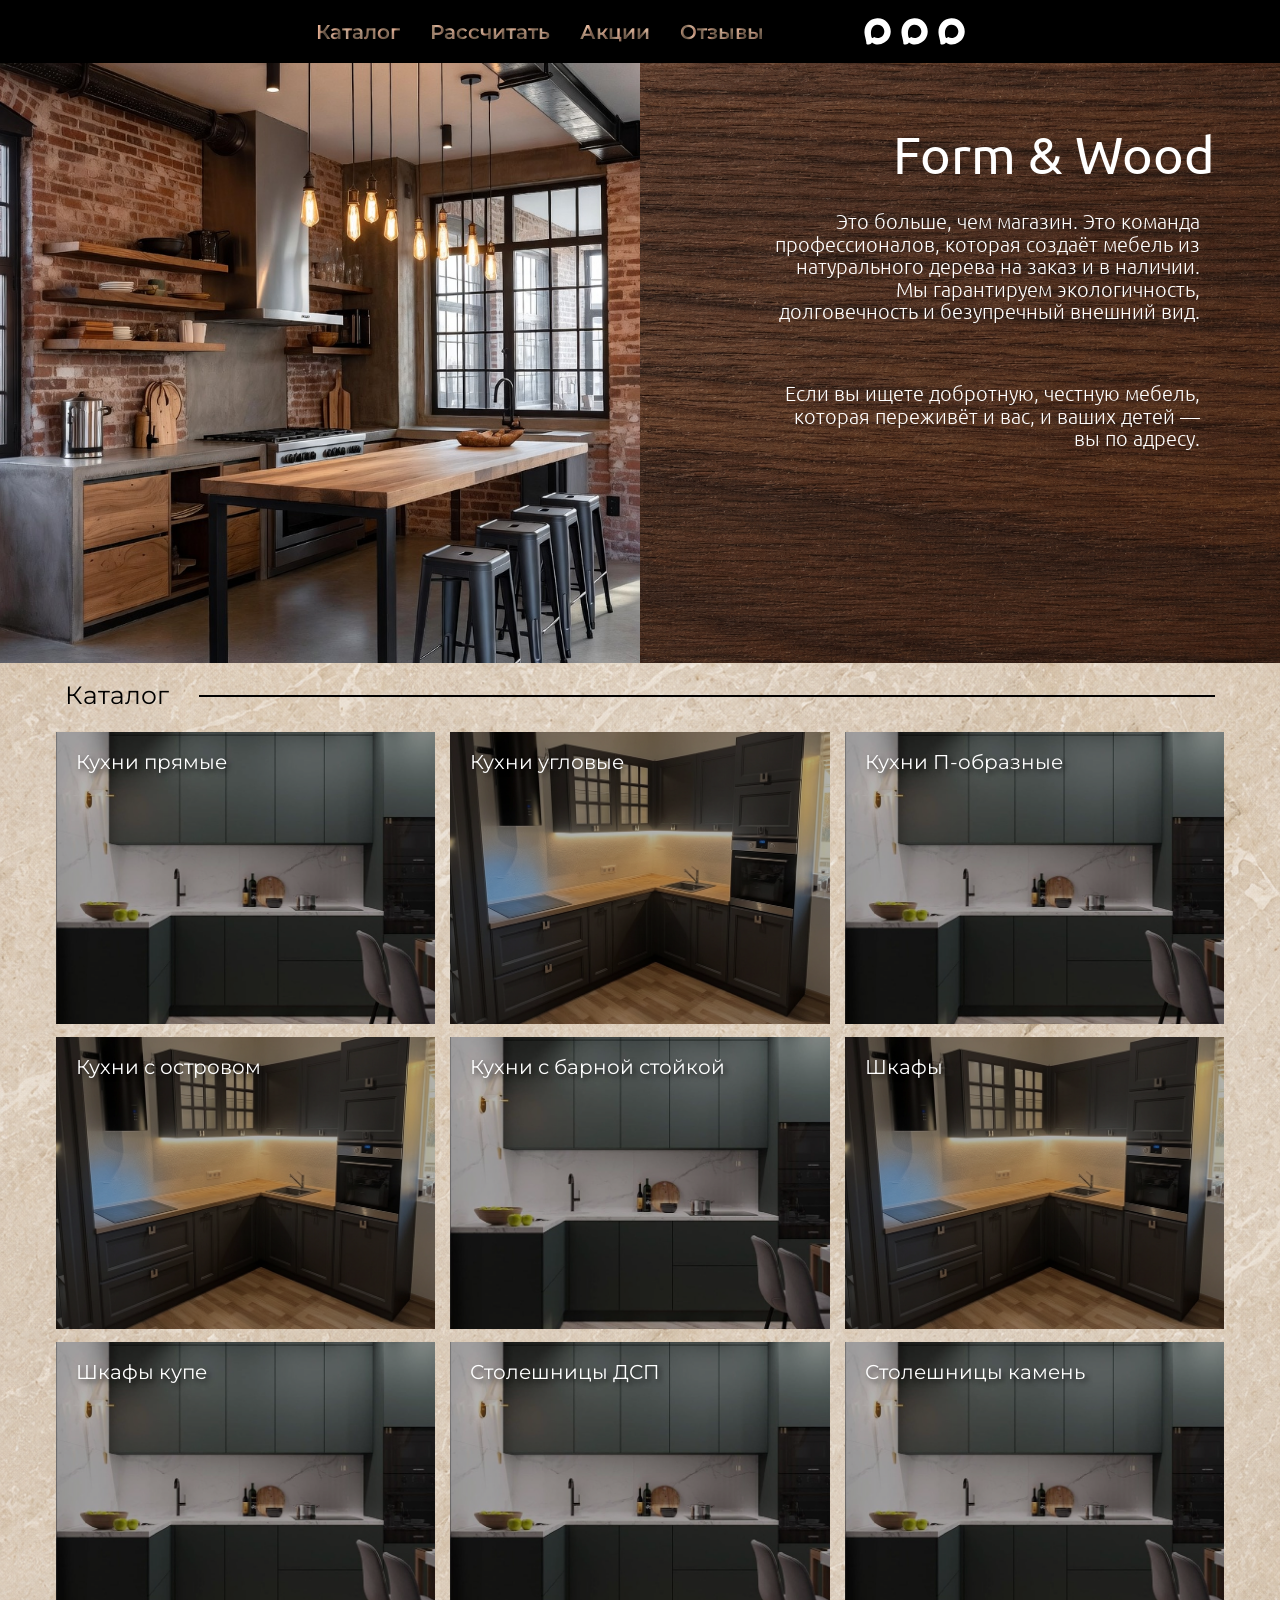
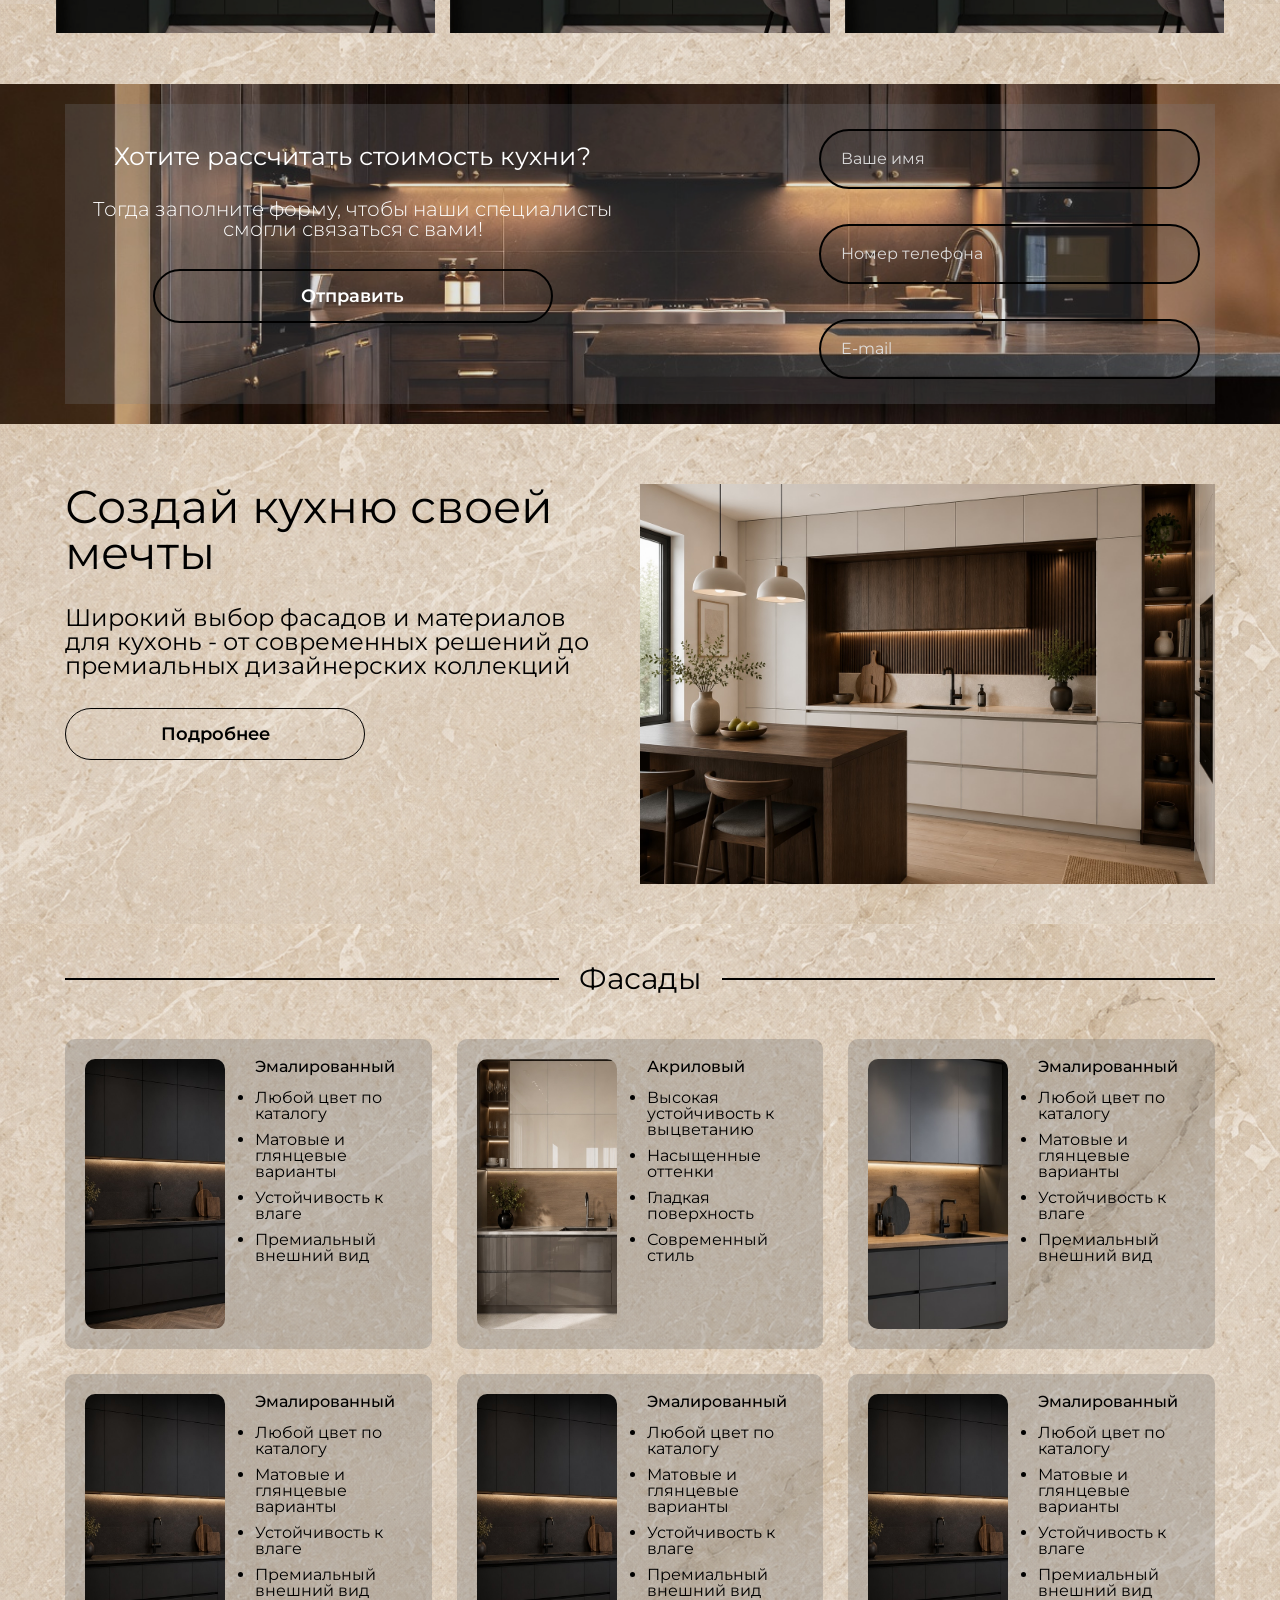
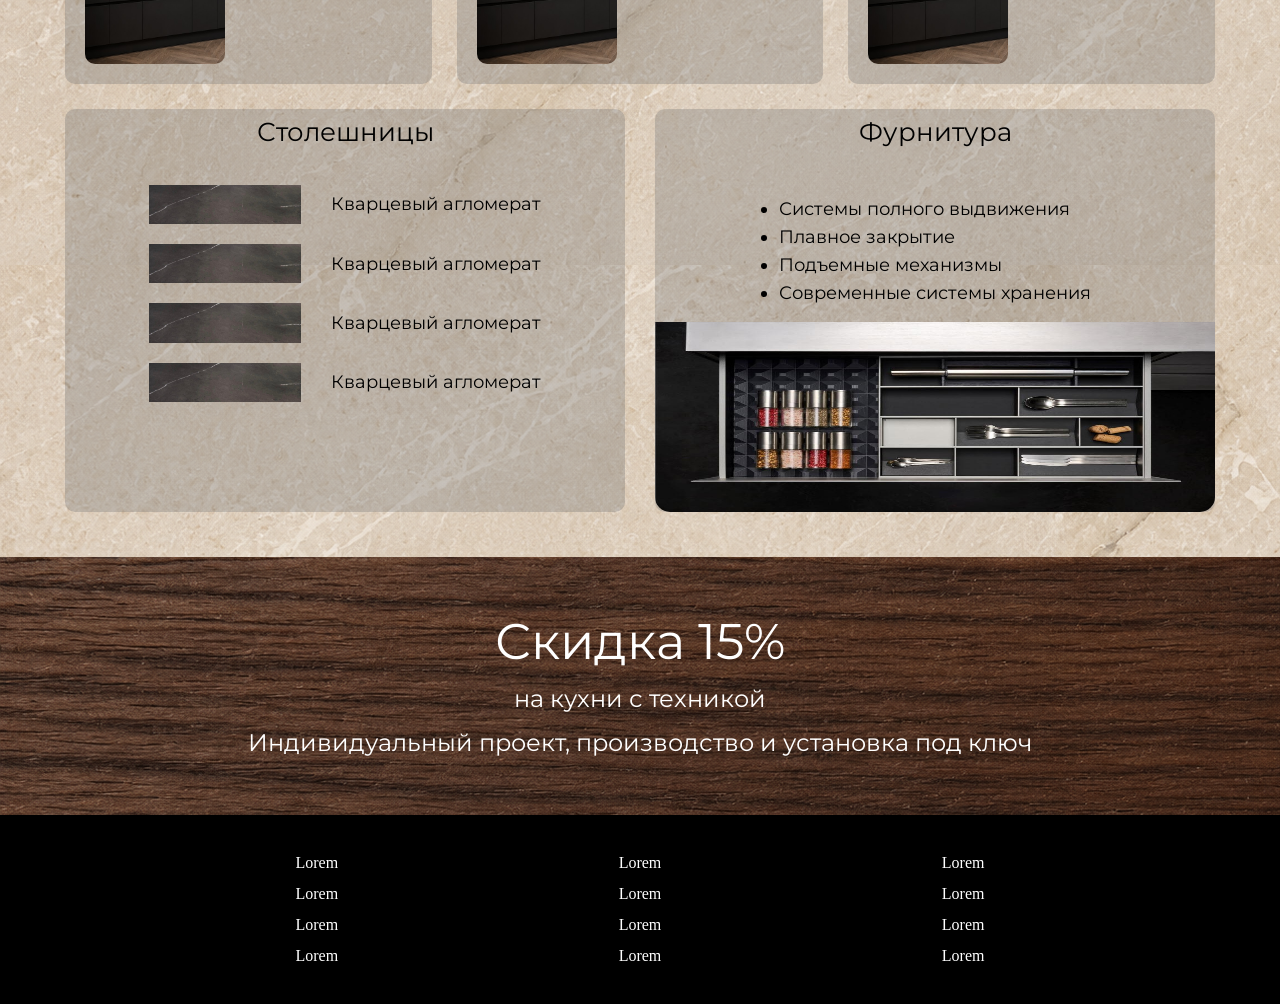
==== commit 5468d71a: "prom and foot" ====
--- a/index.html
+++ b/index.html
@@ -284,8 +284,41 @@
                 </div>
             </section>
             <!-- -------------------------------------- -->
+            <section class="promotion">
+                <div class="container">
+                    <div class="promotion__wrapper">
+                        <h2 class="promotion__title">Скидка 15%</h2>
+                        <p class="promotion__text">на кухни с техникой</p>
+                        <p class="promotion__text">Индивидуальный проект, производство и установка под ключ</p>
+                    </div>
+                </div>
+            </section>
+
         </main>
-        <footer class="footer"></footer>
+        <footer class="footer">
+            <div class="container">
+                <div class="footer__wrapper">
+                    <ul class="footer__list">
+                        <li class="footer__list-item">Lorem</li>
+                        <li class="footer__list-item">Lorem</li>
+                        <li class="footer__list-item">Lorem</li>
+                        <li class="footer__list-item">Lorem</li>
+                    </ul>
+                    <ul class="footer__list">
+                        <li class="footer__list-item">Lorem</li>
+                        <li class="footer__list-item">Lorem</li>
+                        <li class="footer__list-item">Lorem</li>
+                        <li class="footer__list-item">Lorem</li>
+                    </ul>
+                    <ul class="footer__list">
+                        <li class="footer__list-item">Lorem</li>
+                        <li class="footer__list-item">Lorem</li>
+                        <li class="footer__list-item">Lorem</li>
+                        <li class="footer__list-item">Lorem</li>
+                    </ul>
+                </div>
+            </div>
+        </footer>
     </div>
     <script src="JS/main.js"></script>
 </body>
--- a/css/style.css
+++ b/css/style.css
@@ -508,8 +508,48 @@
     border-bottom-left-radius: 15px;
     border-bottom-right-radius: 15px;
 }
-
-
+/* ======================= */
+.promotion {
+    background: url(../img/backgrounds/catalog-backwood.png) no-repeat;
+    color: white;
+    font-family: "Montserrat", sans-serif;
+}
+.promotion__wrapper {
+    padding-bottom: 60px;
+    padding-top: 60px;
+    display: flex;
+    flex-direction: column;
+    justify-content: center;
+    align-items: center;
+    gap: 20px;
+}
+.promotion__title {
+    font-size: 50px;
+}
+.promotion__text {
+    font-size: 24px;
+    font-weight: 400;
+    text-align: center;
+}
+/* ======================= */
+.footer {
+    color: white;
+}
+.footer__wrapper {
+    display: flex;
+    flex-direction: row;
+    justify-content: space-evenly;
+    align-items: center;
+    gap: 50px;
+    padding: 40px 0 40px 0;
+}
+.footer__list {
+    display: flex;
+    flex-direction: column;
+    gap: 15px;
+}
+.footer__list-item {
+}
 /* ======================= */
 /* ======================= */
 @media (max-width: 1150px) {
@@ -579,10 +619,6 @@
 
     .body--opened-menu {
         overflow: hidden;
-    }
-
-    .body--opened-menu nav__anchor {
-        transform: translateX(0);
     }
 
     .header {
@@ -622,96 +658,100 @@
         font-size: 26px;
         gap: 60px;
     }
-}
-
-.nav {
-    gap: 30px;
-}
-
-.nav__text {
-    font-size: 16px;
-}
-
-.nav__town {
-    font-size: 16px;
-}
-
-.nav__icon {
-    width: 35px;
-}
-
-.nav__list-item {
-    width: 35px;
-}
-
-/* ---------------- */
-.about {
-    height: auto;
-}
-
-.about__wrapper {
-    display: flex;
-    flex-direction: column;
-    justify-content: center;
-    align-items: center;
-    padding-bottom: 50px;
-}
-
-.about__title {
-    font-size: 32px;
-}
-
-.about__text {
-    font-size: 16px;
-    text-align: center;
-    width: 100%;
-}
-
-#at2 {
-    font-size: 16px;
-    text-align: center;
-}
-
-/* ----------------------- */
-.catalog__wrapper {
-    gap: 7px;
-}
-
-/* ----------------------- */
-.contact__wrapper {
-    gap: 20px;
-}
-
-.contact__form {
-    flex-direction: column;
-    height: 100%;
-    width: 100%;
-}
-
-.contact__btn {
-    width: 70%;
-}
-
-.form__naming {
-    width: 78%;
-}
-
-/* ---------------------- */
-.designe__title {
-    text-align: center;
-    font-size: 40px;
-}
-
-.designe__text {
-    text-align: center;
-    font-size: 25px;
-}
-
-.designe__img {
-    min-height: 50%;
-    width: 90%;
-    height: 50%;
-}
+
+    /* ----------------- */
+
+    .nav {
+        gap: 30px;
+    }
+
+    .nav__text {
+        font-size: 16px;
+    }
+
+    .nav__town {
+        font-size: 16px;
+    }
+
+    .nav__icon {
+        width: 35px;
+    }
+
+    .nav__list-item {
+        width: 35px;
+    }
+
+    /* ---------------- */
+    .about {
+        height: auto;
+    }
+
+    .about__wrapper {
+        display: flex;
+        flex-direction: column;
+        justify-content: center;
+        align-items: center;
+        padding-bottom: 50px;
+    }
+
+    .about__title {
+        font-size: 32px;
+    }
+
+    .about__text {
+        font-size: 16px;
+        text-align: center;
+        width: 100%;
+    }
+
+    #at2 {
+        font-size: 16px;
+        text-align: center;
+    }
+
+    /* ----------------------- */
+    .catalog__wrapper {
+        gap: 7px;
+    }
+
+    /* ----------------------- */
+    .contact__wrapper {
+        gap: 20px;
+    }
+
+    .contact__form {
+        flex-direction: column;
+        height: 100%;
+        width: 100%;
+    }
+
+    .contact__btn {
+        width: 70%;
+    }
+
+    .form__naming {
+        width: 78%;
+    }
+
+    /* ---------------------- */
+
+    .designe__title {
+        text-align: center;
+        font-size: 40px;
+    }
+
+    .designe__text {
+        text-align: center;
+        font-size: 25px;
+    }
+
+    .designe__img {
+        min-height: 50%;
+        width: 90%;
+        height: 50%;
+    }
+}
+
 
 
 @media (max-width: 500px) {
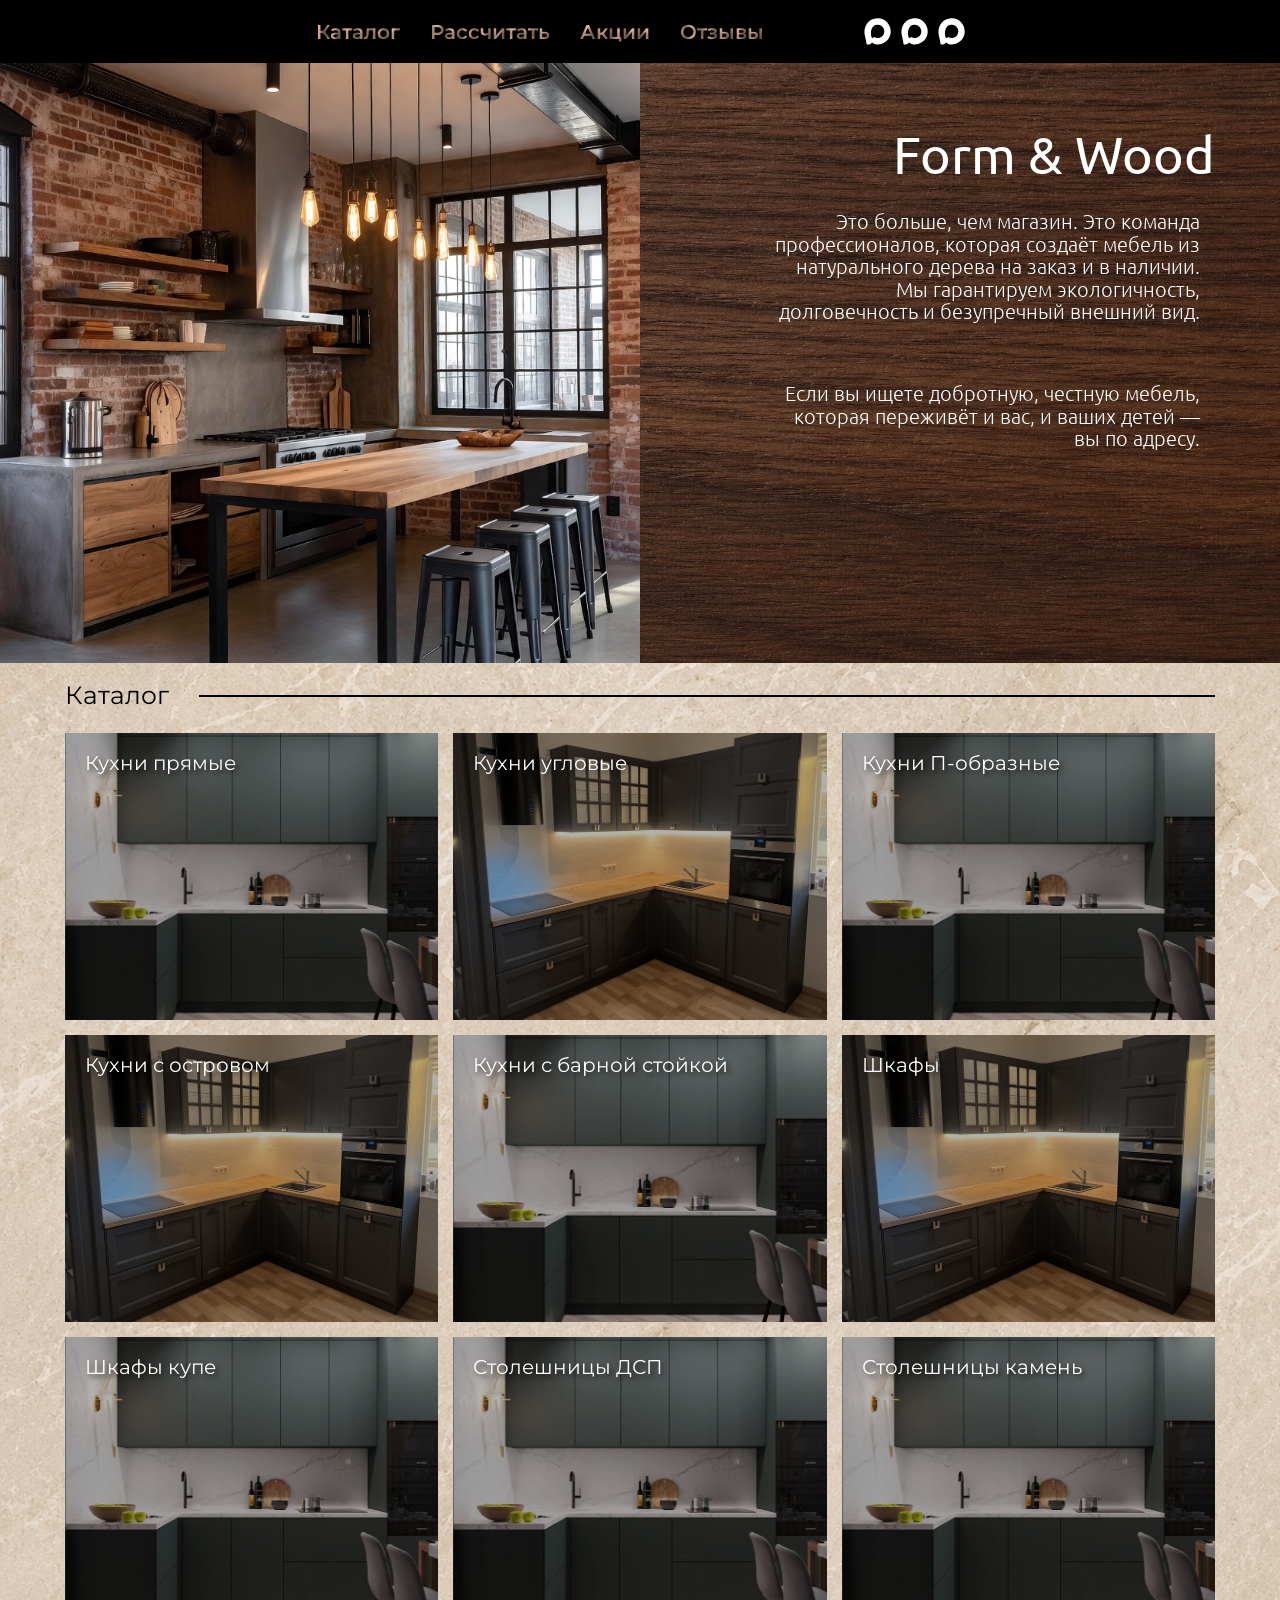
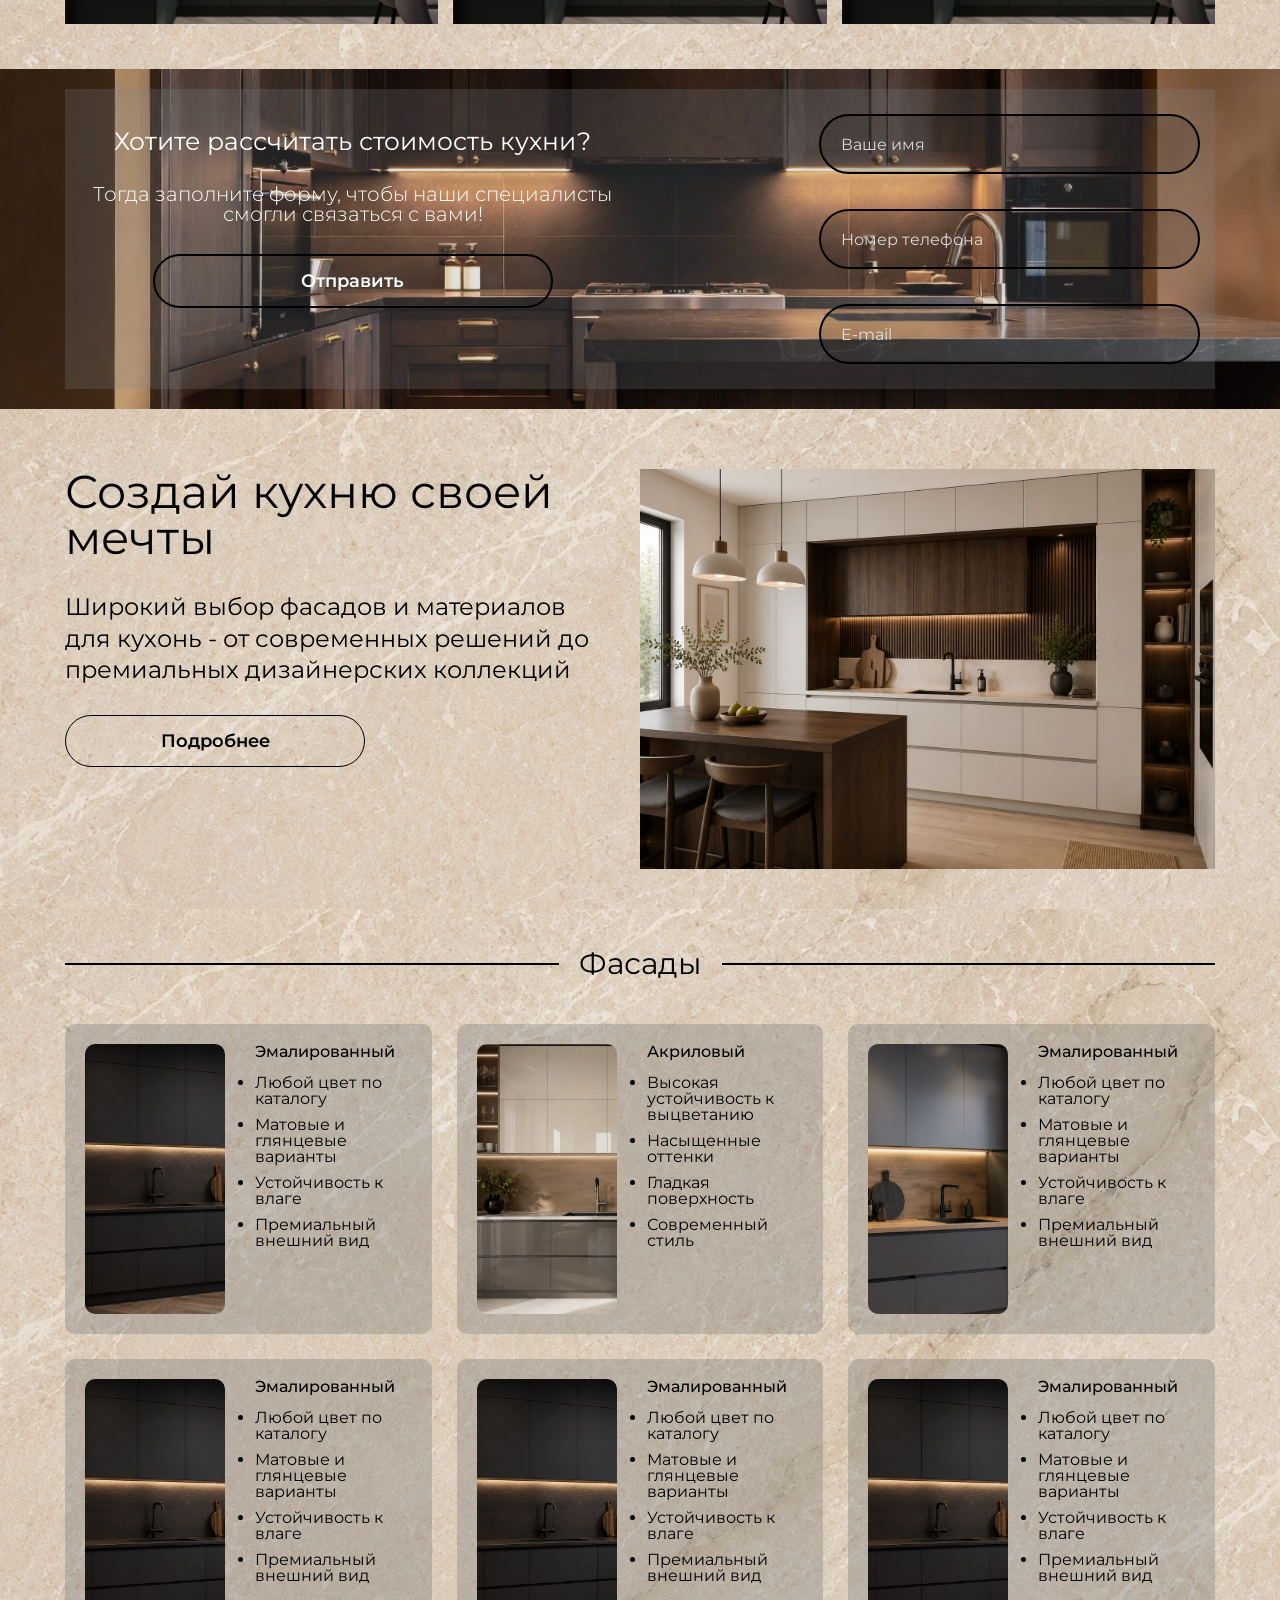
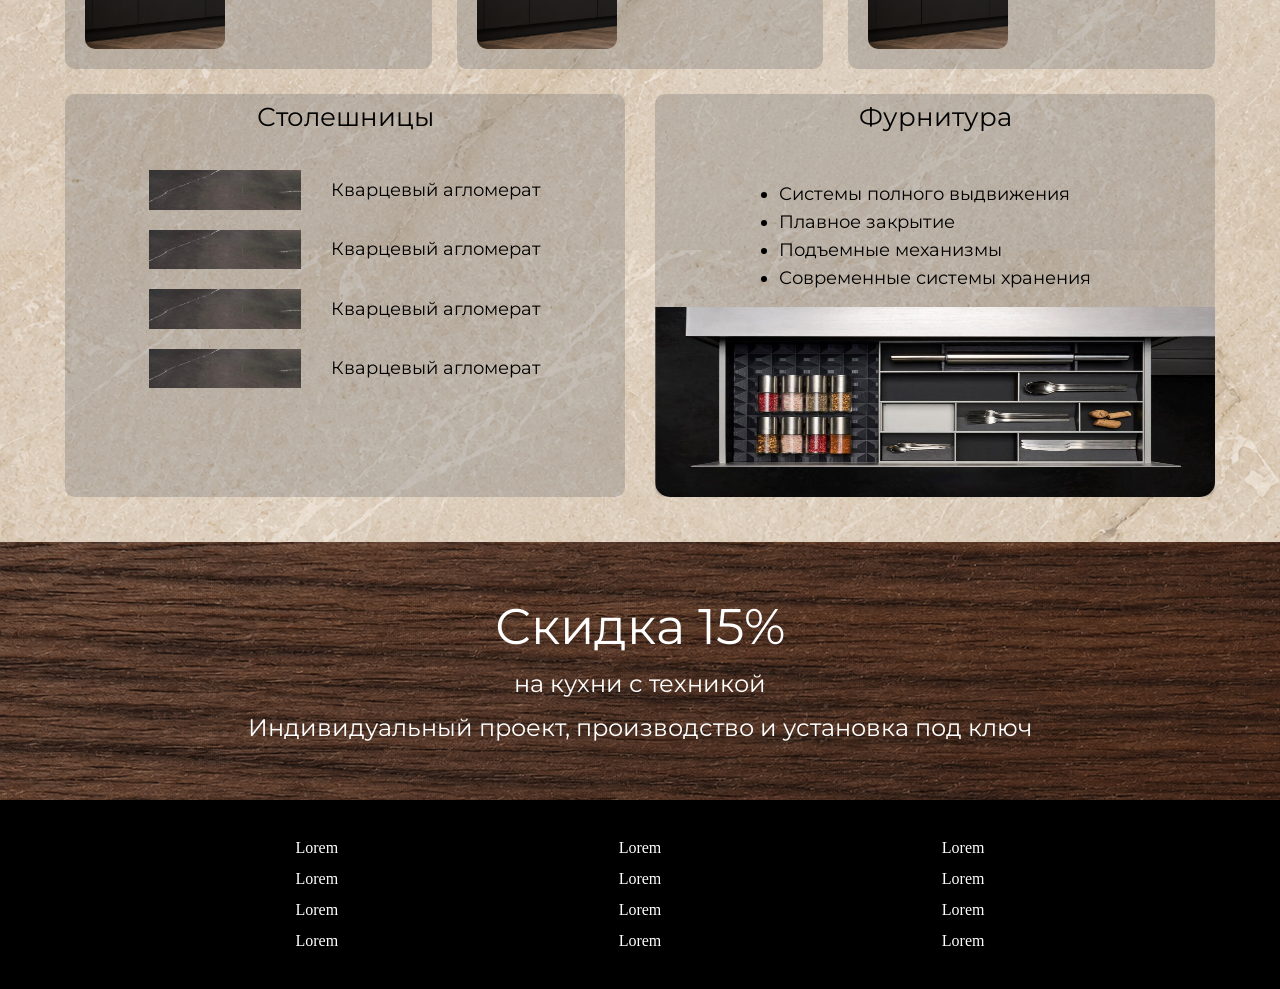
==== commit 6a7753d9: "GGG" ====
--- a/index.html
+++ b/index.html
@@ -12,14 +12,10 @@
     <link href="https://fonts.googleapis.com/css2?family=Montserrat:ital,wght@0,100..900;1,100..900&display=swap"
         rel="stylesheet">
     <!-- ------------------------------------------ -->
-    <link rel="preconnect" href="https://fonts.googleapis.com">
-    <link rel="preconnect" href="https://fonts.gstatic.com" crossorigin>
     <link
         href="https://fonts.googleapis.com/css2?family=Cormorant+Garamond:ital,wght@0,300..700;1,300..700&display=swap"
         rel="stylesheet">
     <!-- ------------------------------------------ -->
-    <link rel="preconnect" href="https://fonts.googleapis.com">
-    <link rel="preconnect" href="https://fonts.gstatic.com" crossorigin>
     <link
         href="https://fonts.googleapis.com/css2?family=Ubuntu:ital,wght@0,300;0,400;0,500;0,700;1,300;1,400;1,500;1,700&display=swap"
         rel="stylesheet">
@@ -140,9 +136,9 @@
                             <button href="#" class="contact__btn">Отправить</button>
                         </div>
                         <form class="contact__form" action="">
-                            <input class="form__naming" type="text" placeholder="Ваше имя">
-                            <input class="form__naming" type="text" placeholder="Номер телефона">
-                            <input class="form__naming" type="email" placeholder="E-mail">
+                            <input class="form__naming" type="text" name="name" placeholder="Ваше имя">
+                            <input class="form__naming" type="text" name="phone" placeholder="Номер телефона">
+                            <input class="form__naming" type="email" name="email" placeholder="E-mail">
                         </form>
                     </div>
                 </div>
--- a/css/style.css
+++ b/css/style.css
@@ -2,11 +2,10 @@
 
 .body {
     background: black;
-    width: 100%;
 }
 
 .wrapper {
-    min-height: 100%;
+    min-height: 100vh;
     width: 100%;
     overflow: hidden;
     display: flex;
@@ -129,16 +128,12 @@
 
 .about__title {
     font-size: 52px;
-    grid-row: 1;
-    grid-column: 1;
     text-align: center;
 }
 
 .about__text {
     font-size: 20px;
     font-weight: 300;
-    grid-row: 2;
-    grid-column: 2;
     text-align: end;
     width: 40%;
     padding: 15px;
@@ -183,8 +178,8 @@
 .catalog__wrapper {
     height: 100%;
     display: grid;
-    grid-template-rows: 32% 32% 32%;
-    grid-template-columns: 33% 33% 33%;
+    grid-template-columns: repeat(3, 1fr);
+    grid-auto-rows: auto;
     align-items: center;
     justify-content: center;
     padding-top: 25px;
@@ -348,6 +343,7 @@
 .designe__text {
     font-size: 24px;
     max-width: 530px;
+    line-height: 130%;
 }
 
 .designe__btn {
@@ -430,8 +426,10 @@
 }
 
 .facade__item-img {
+    width: 100%;
     max-width: 140px;
     height: 270px;
+    object-fit: cover;
     border-radius: 10px;
 }
 
@@ -508,12 +506,14 @@
     border-bottom-left-radius: 15px;
     border-bottom-right-radius: 15px;
 }
+
 /* ======================= */
 .promotion {
     background: url(../img/backgrounds/catalog-backwood.png) no-repeat;
     color: white;
     font-family: "Montserrat", sans-serif;
 }
+
 .promotion__wrapper {
     padding-bottom: 60px;
     padding-top: 60px;
@@ -523,18 +523,22 @@
     align-items: center;
     gap: 20px;
 }
+
 .promotion__title {
     font-size: 50px;
 }
+
 .promotion__text {
     font-size: 24px;
     font-weight: 400;
     text-align: center;
 }
+
 /* ======================= */
 .footer {
     color: white;
 }
+
 .footer__wrapper {
     display: flex;
     flex-direction: row;
@@ -543,13 +547,15 @@
     gap: 50px;
     padding: 40px 0 40px 0;
 }
+
 .footer__list {
     display: flex;
     flex-direction: column;
     gap: 15px;
 }
-.footer__list-item {
-}
+
+.footer__list-item {}
+
 /* ======================= */
 /* ======================= */
 @media (max-width: 1150px) {
@@ -631,6 +637,7 @@
     }
 
     .nav__anchor {
+        display: none;
         position: fixed;
         top: 0;
         left: 0;
@@ -643,20 +650,32 @@
         gap: 60px;
         margin: 0;
         padding: 130px 20px 20px;
-        transform: translateX(100%);
+        transform: translateY(100%);
         transition: transform 0.4s ease;
+        visibility: visible;
         z-index: 10;
         font-size: 24px;
+        text-shadow: none;
     }
 
     .body--opened-menu .nav__anchor {
-        transform: translateX(0);
+        display: flex;
+        transform: translateY(0);
         flex-direction: column;
         background: wheat;
         color: black;
         justify-content: flex-start;
         font-size: 26px;
         gap: 60px;
+        text-shadow: none;
+    }
+
+    .body--opened-menu .nav__anchor .anchor__item-link {
+        color: black;
+        background: none;
+        -webkit-background-clip: unset;
+        background-clip: unset;
+        text-shadow: none;
     }
 
     /* ----------------- */
@@ -756,8 +775,8 @@
 
 @media (max-width: 500px) {
     .catalog__wrapper {
-        grid-template-rows: 20% 20%;
-        grid-template-columns: 50% 50%;
+        grid-template-columns: repeat(2, 1fr);
+        grid-auto-rows: auto;
     }
 
     .catalog__item-title {
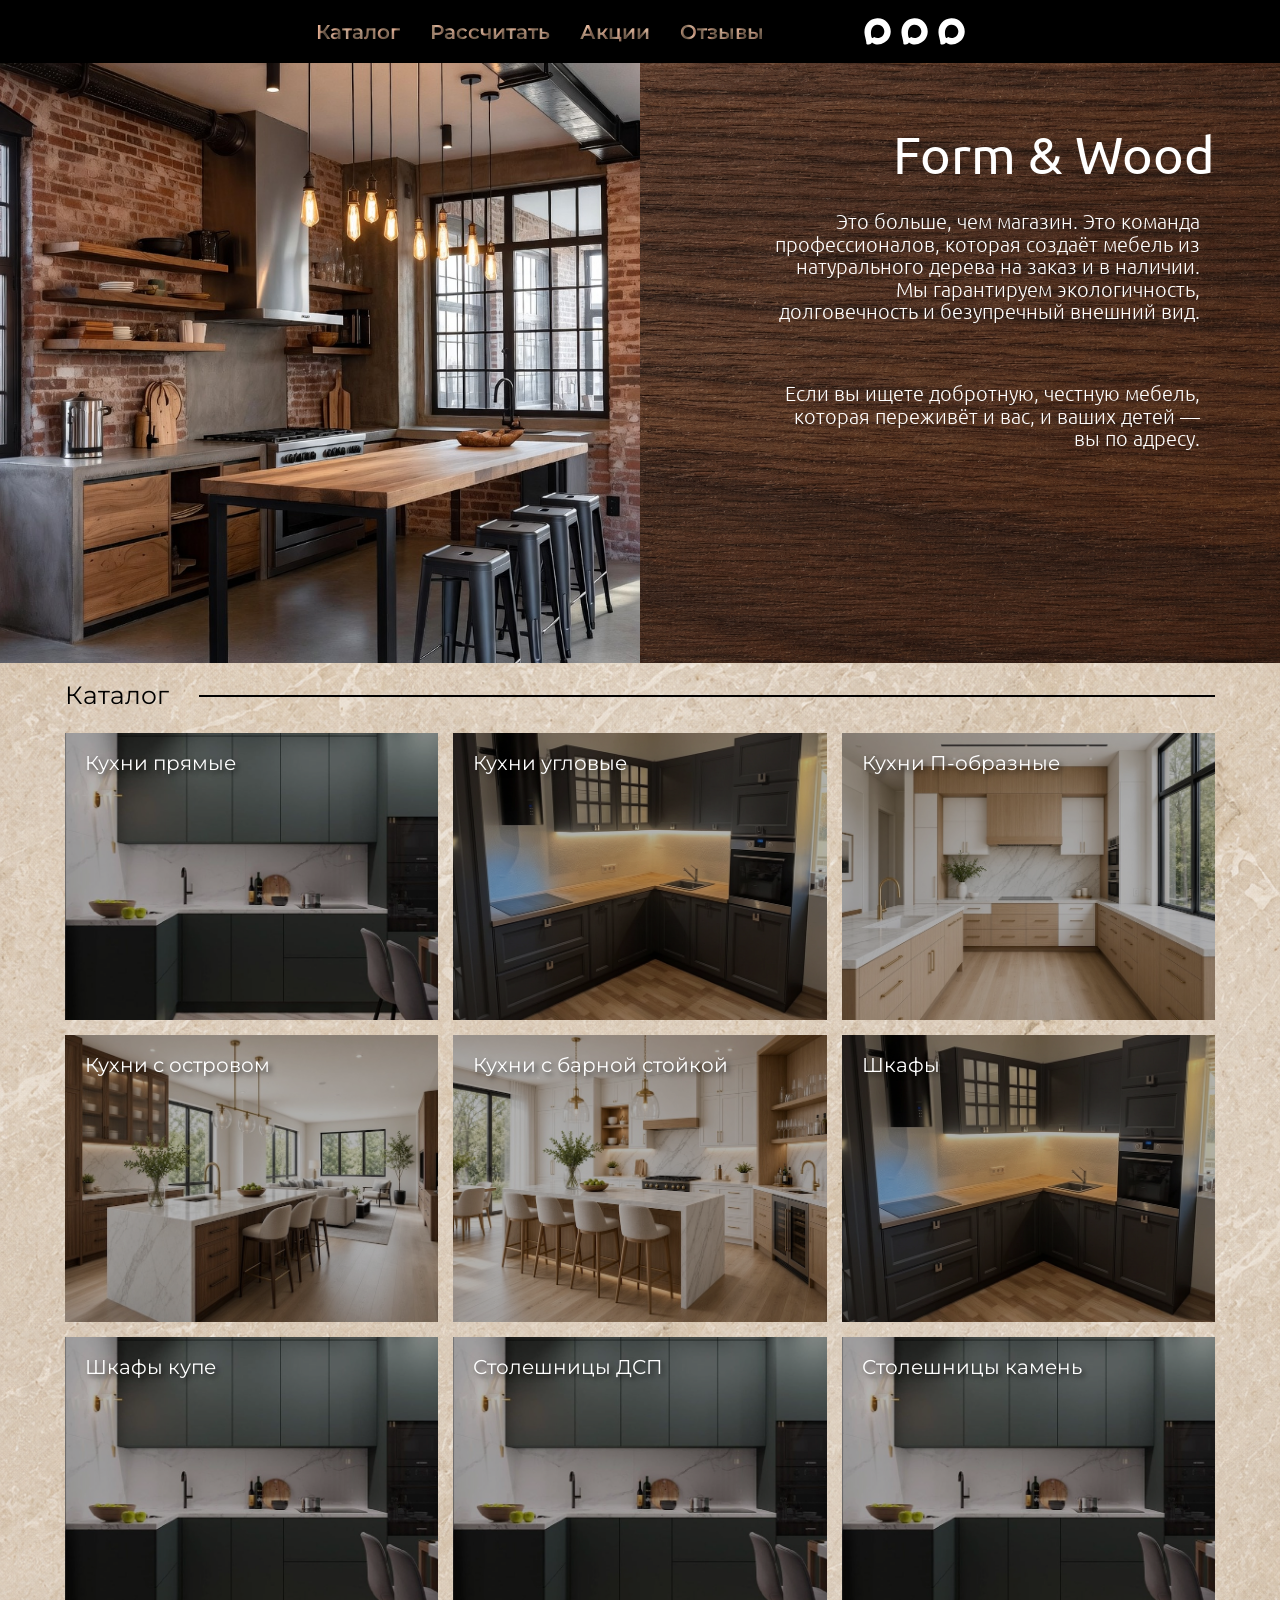
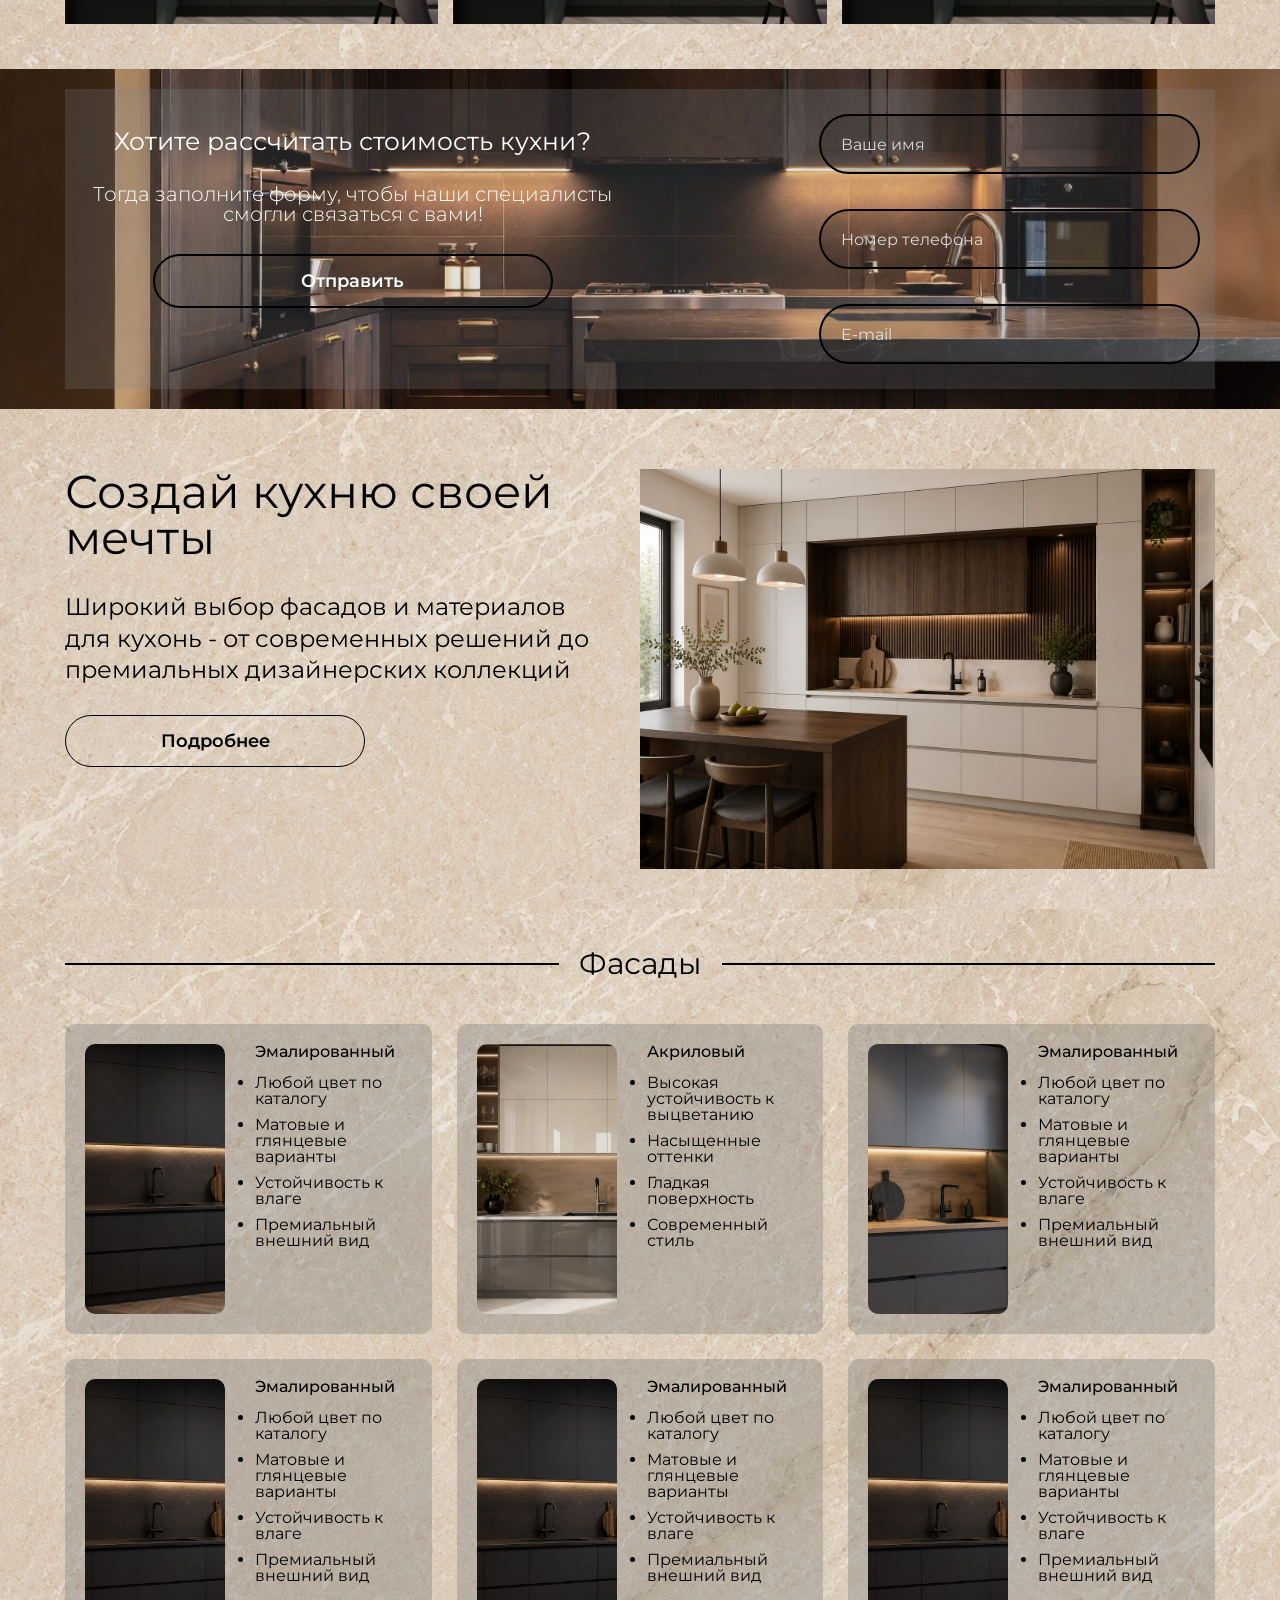
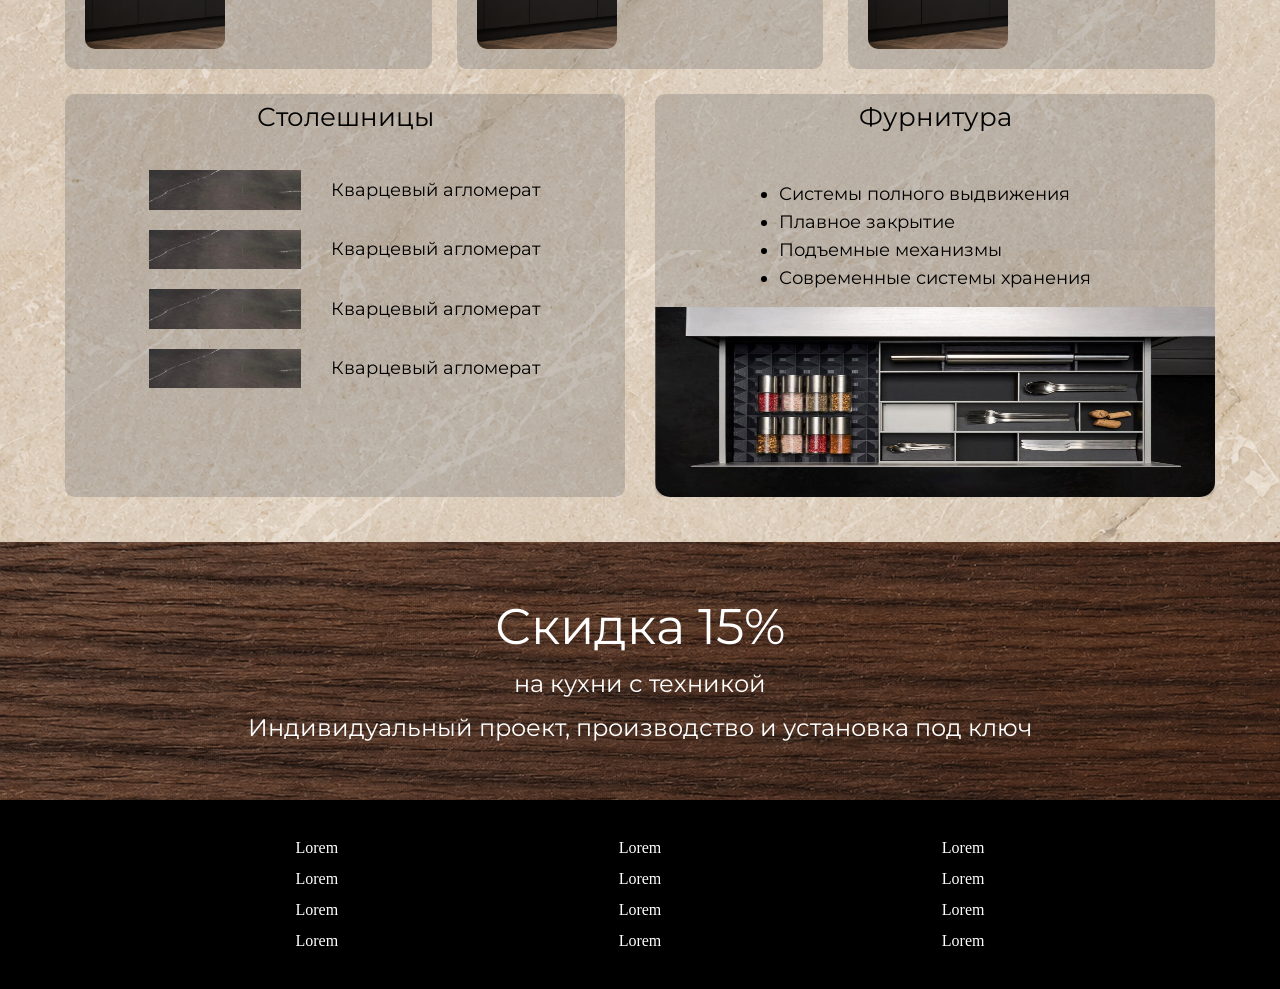
==== commit be4e7054: "catalog" ====
--- a/index.html
+++ b/index.html
@@ -82,19 +82,19 @@
                         </a>
                         <a class="catalog__link" href="#">
                             <div class="catalog__item">
-                                <img class="catalog__item-img" src="img/catalog/kitchen-catalog.jpg" alt="">
+                                <img class="catalog__item-img" src="img/catalog/p-kitchen.jpg" alt="">
                                 <h2 class="catalog__item-title">Кухни П-образные</h2>
                             </div>
                         </a>
                         <a class="catalog__link" href="#">
                             <div class="catalog__item">
-                                <img class="catalog__item-img" src="img/catalog/kitchen-katalog1.jpg" alt="">
+                                <img class="catalog__item-img" src="img/catalog/island-kitchen.jpg" alt="">
                                 <h2 class="catalog__item-title">Кухни с островом</h2>
                             </div>
                         </a>
                         <a class="catalog__link" href="#">
                             <div class="catalog__item">
-                                <img class="catalog__item-img" src="img/catalog/kitchen-catalog.jpg" alt="">
+                                <img class="catalog__item-img" src="img/catalog/bar-kitchen.jpg" alt="">
                                 <h2 class="catalog__item-title">Кухни с барной стойкой</h2>
                             </div>
                         </a>
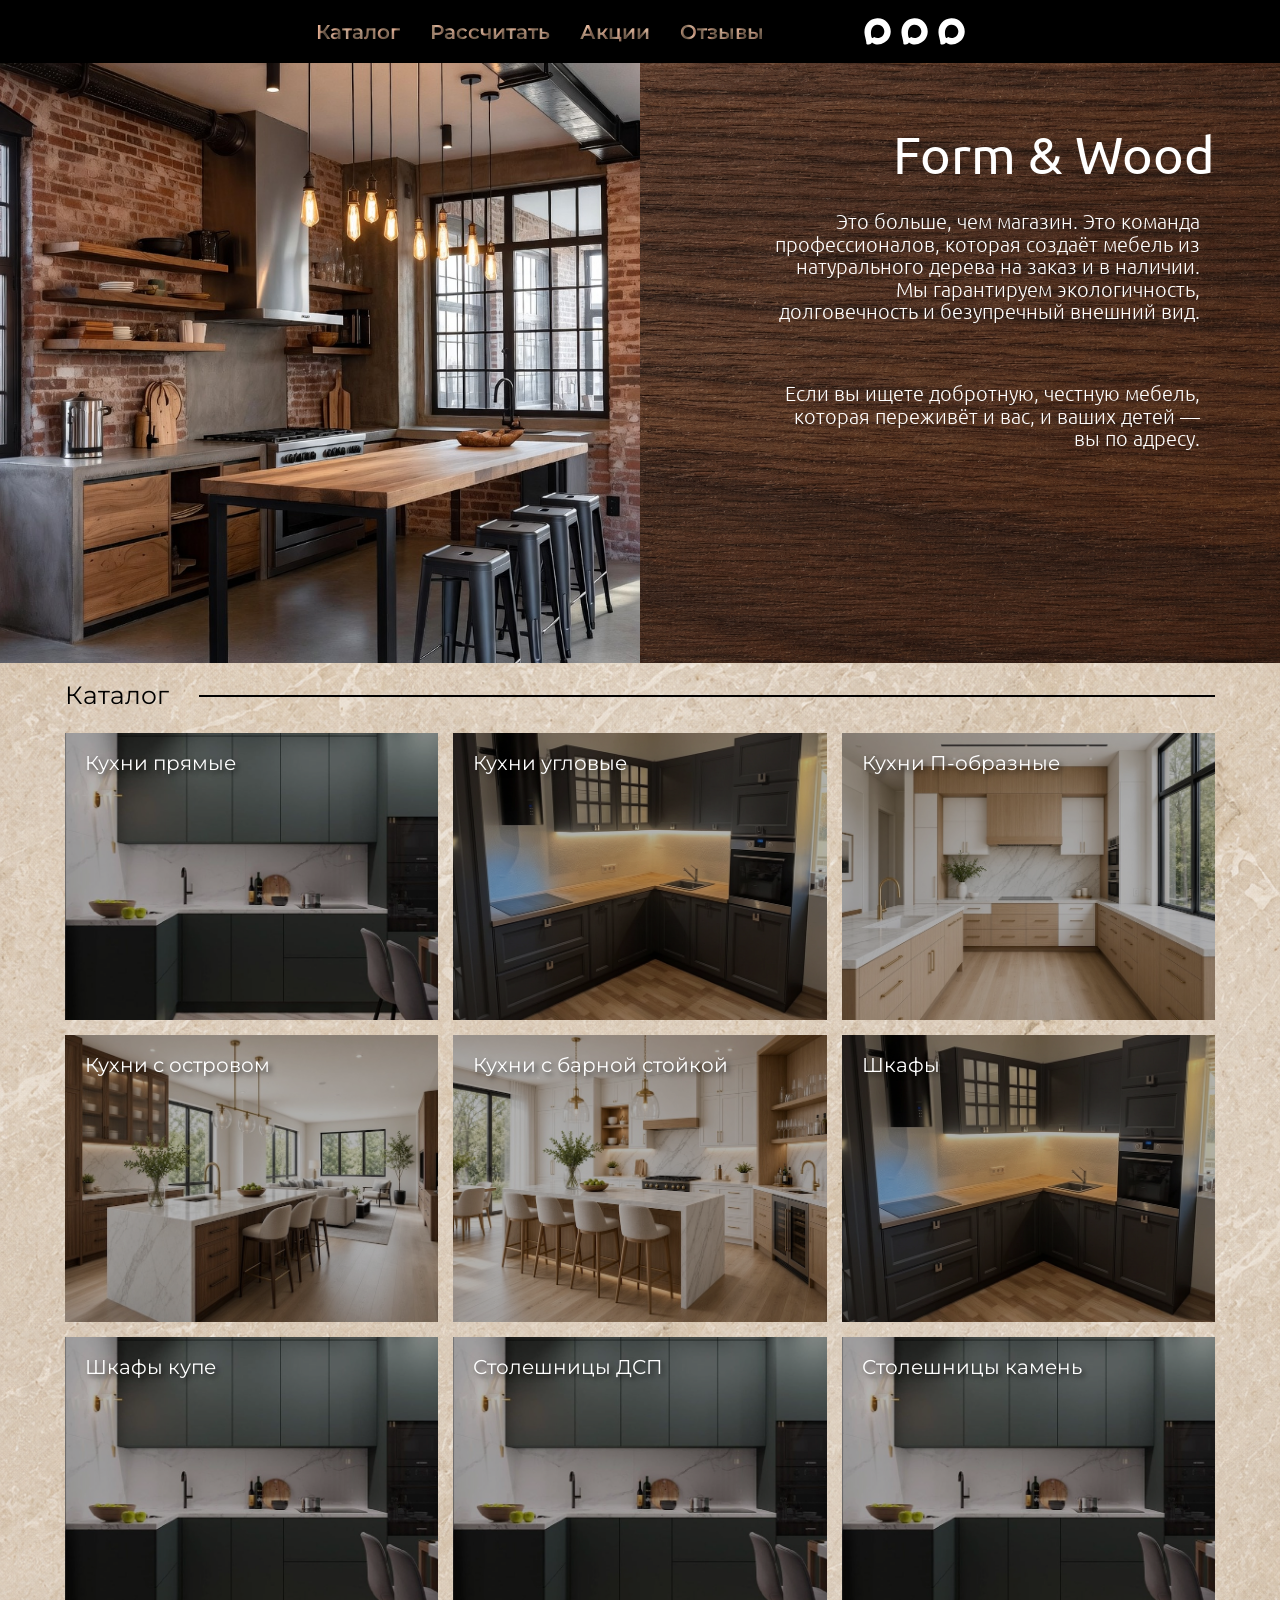
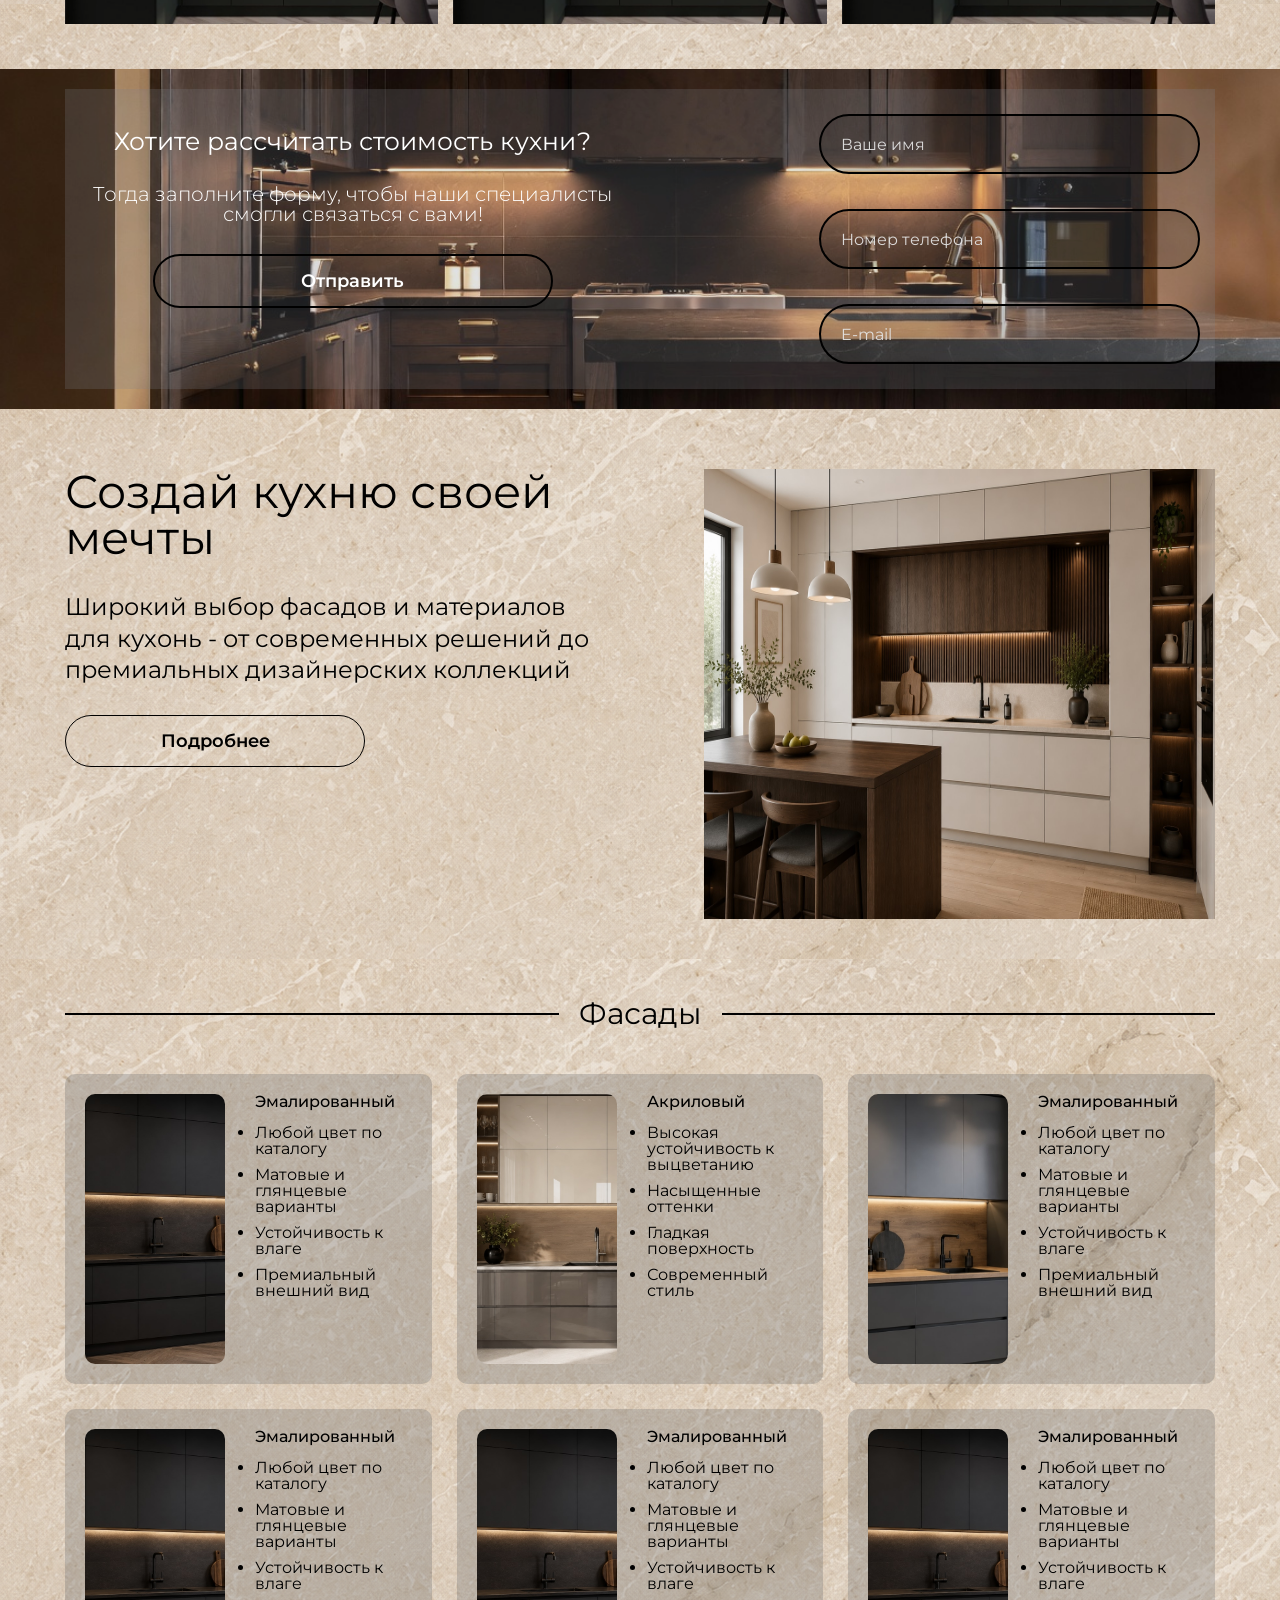
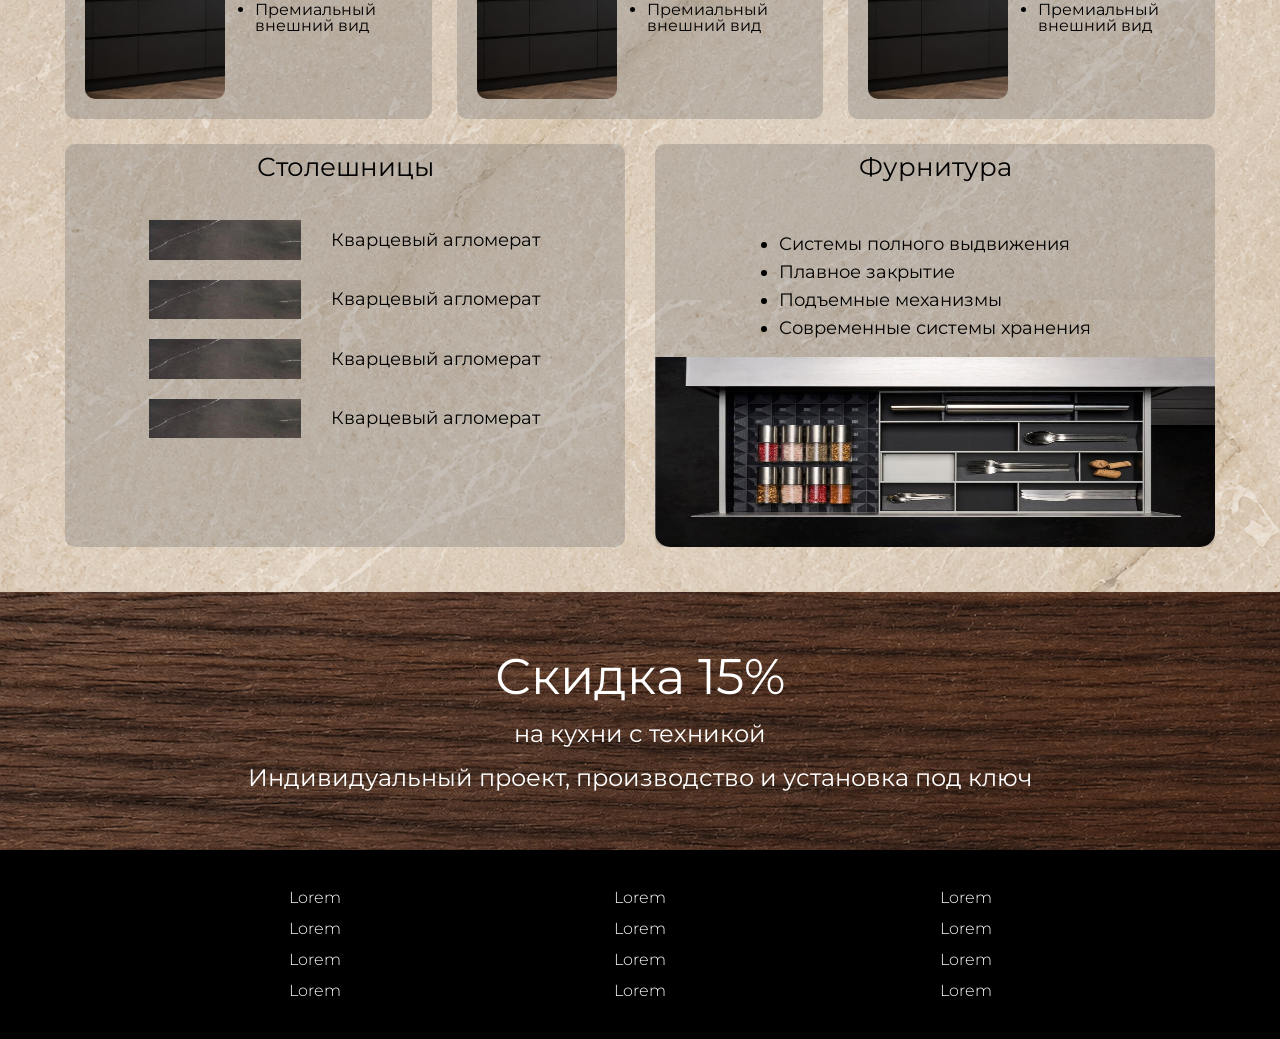
==== commit 25e2c4fb: "page" ====
--- a/index.html
+++ b/index.html
@@ -5,8 +5,10 @@
     <meta charset="UTF-8">
     <meta name="viewport" content="width=device-width, initial-scale=1.0">
     <link rel="stylesheet" href="css/reset.css">
+    <link rel="stylesheet" href="CSS/swiper-bundle.min.css">
     <link rel="stylesheet" href="css/style.css">
     <link rel="stylesheet" href="css/header.css">
+    <link rel="stylesheet" href="css/footer.css">
     <link rel="preconnect" href="https://fonts.googleapis.com">
     <link rel="preconnect" href="https://fonts.gstatic.com" crossorigin>
     <link href="https://fonts.googleapis.com/css2?family=Montserrat:ital,wght@0,100..900;1,100..900&display=swap"
@@ -68,7 +70,7 @@
                 <div class="container">
                     <h2 class="catalog__title">Каталог</h2>
                     <div class="catalog__wrapper">
-                        <a class="catalog__link" href="#">
+                        <a class="catalog__link" href="catalogKitchen.html">
                             <div class="catalog__item">
                                 <img class="catalog__item-img" src="img/catalog/kitchen-catalog.jpg" alt="">
                                 <h2 class="catalog__item-title">Кухни прямые</h2>
@@ -133,9 +135,9 @@
                             <h2 class="contact__text-title">Хотите рассчитать стоимость кухни?</h2>
                             <p class="contact__text-span">Тогда заполните форму, чтобы наши специалисты смогли связаться
                                 с вами!</p>
-                            <button href="#" class="contact__btn">Отправить</button>
-                        </div>
-                        <form class="contact__form" action="">
+                            <button class="contact__btn" type="submit" form="contactForm">Отправить</button>
+                        </div>
+                        <form class="contact__form" id="contactForm" action="/submit" method="POST">
                             <input class="form__naming" type="text" name="name" placeholder="Ваше имя">
                             <input class="form__naming" type="text" name="phone" placeholder="Номер телефона">
                             <input class="form__naming" type="email" name="email" placeholder="E-mail">
@@ -147,14 +149,26 @@
             <section class="designe">
                 <div class="container">
                     <div class="designe__wrapper">
+
                         <div class="designe__item">
                             <h2 class="designe__title">Создай кухню своей мечты</h2>
                             <p class="designe__text">Широкий выбор фасадов и материалов для кухонь - от современных
                                 решений до премиальных дизайнерских коллекций</p>
                             <button href="#" class="designe__btn">Подробнее</button>
                         </div>
-                        <div class="designe__item">
-                            <img class="designe__img" src="img/facade/hero__kitchen.jpg" alt="Кухня">
+                        <div class="designe__slider swiper">
+                            <div class="swiper-wrapper">
+                                <div class="swiper-slide">
+                                    <img class="slider__img" src="img/facade/hero__kitchen.jpg" alt="Кухня 1">
+                                </div>
+                                <div class="swiper-slide">
+                                    <img class="slider__img" src="img/facade/hero__kitchen.jpg" alt="Кухня 2">
+                                </div>
+                                <div class="swiper-slide">
+                                    <img class="slider__img" src="img/facade/hero__kitchen.jpg" alt="Кухня 3">
+                                </div>
+                            </div>
+
                         </div>
                     </div>
                 </div>
@@ -316,6 +330,7 @@
             </div>
         </footer>
     </div>
+    <script src="JS/swiper-bundle.min.js"></script>
     <script src="JS/main.js"></script>
 </body>
 
--- a/css/style.css
+++ b/css/style.css
@@ -373,6 +373,27 @@
     min-height: 400px;
 }
 
+.designe__slider {
+    width: 80%;
+    height: 450px;
+    overflow: hidden;
+    position: relative;
+}
+.swiper {
+}
+.swiper-wrapper {
+}
+.swiper-slide {
+    /* позволит задать ширину через CSS */
+    display: flex;
+    justify-content: center;
+}
+.slider__img {
+    width: 100%;
+    height: 100%;
+    min-height: 400px;
+}
+
 /* ========================= */
 
 .facade {
@@ -535,27 +556,6 @@
 }
 
 /* ======================= */
-.footer {
-    color: white;
-}
-
-.footer__wrapper {
-    display: flex;
-    flex-direction: row;
-    justify-content: space-evenly;
-    align-items: center;
-    gap: 50px;
-    padding: 40px 0 40px 0;
-}
-
-.footer__list {
-    display: flex;
-    flex-direction: column;
-    gap: 15px;
-}
-
-.footer__list-item {}
-
 /* ======================= */
 /* ======================= */
 @media (max-width: 1150px) {
@@ -721,11 +721,14 @@
         font-size: 16px;
         text-align: center;
         width: 100%;
+        background: rgba(0, 0, 0, 0.455);
+        font-weight: 400;
     }
 
     #at2 {
         font-size: 16px;
         text-align: center;
+        font-weight: 400;
     }
 
     /* ----------------------- */
@@ -769,6 +772,10 @@
         width: 90%;
         height: 50%;
     }
+
+    .designe__slider {
+        height: 300px;
+    }
 }
 
 
--- a/css/footer.css
+++ b/css/footer.css
@@ -0,0 +1,23 @@
+.footer {
+    color: white;
+    font-family: "Montserrat", sans-serif;
+    font-weight: 300;
+    letter-spacing: 10%;
+}
+
+.footer__wrapper {
+    display: flex;
+    flex-direction: row;
+    justify-content: space-evenly;
+    align-items: center;
+    gap: 50px;
+    padding: 40px 0 40px 0;
+}
+
+.footer__list {
+    display: flex;
+    flex-direction: column;
+    gap: 15px;
+}
+
+.footer__list-item {}
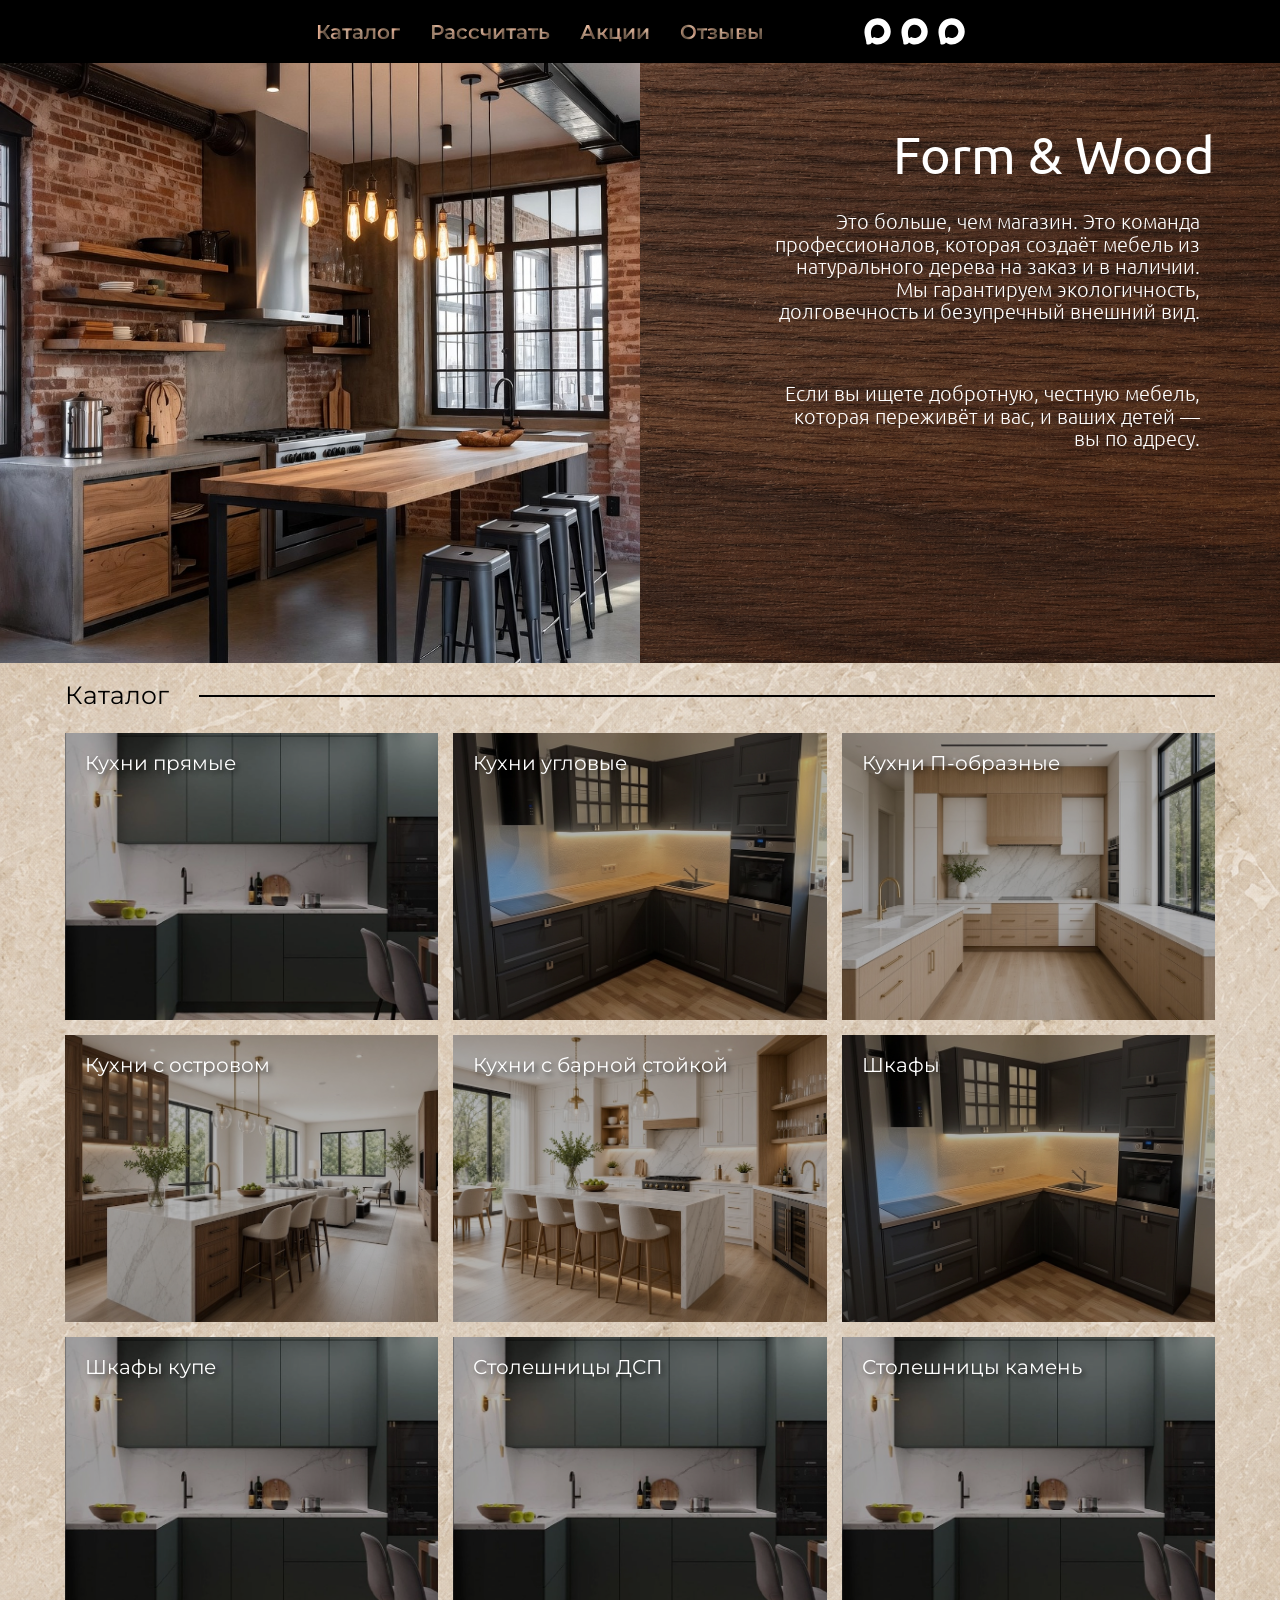
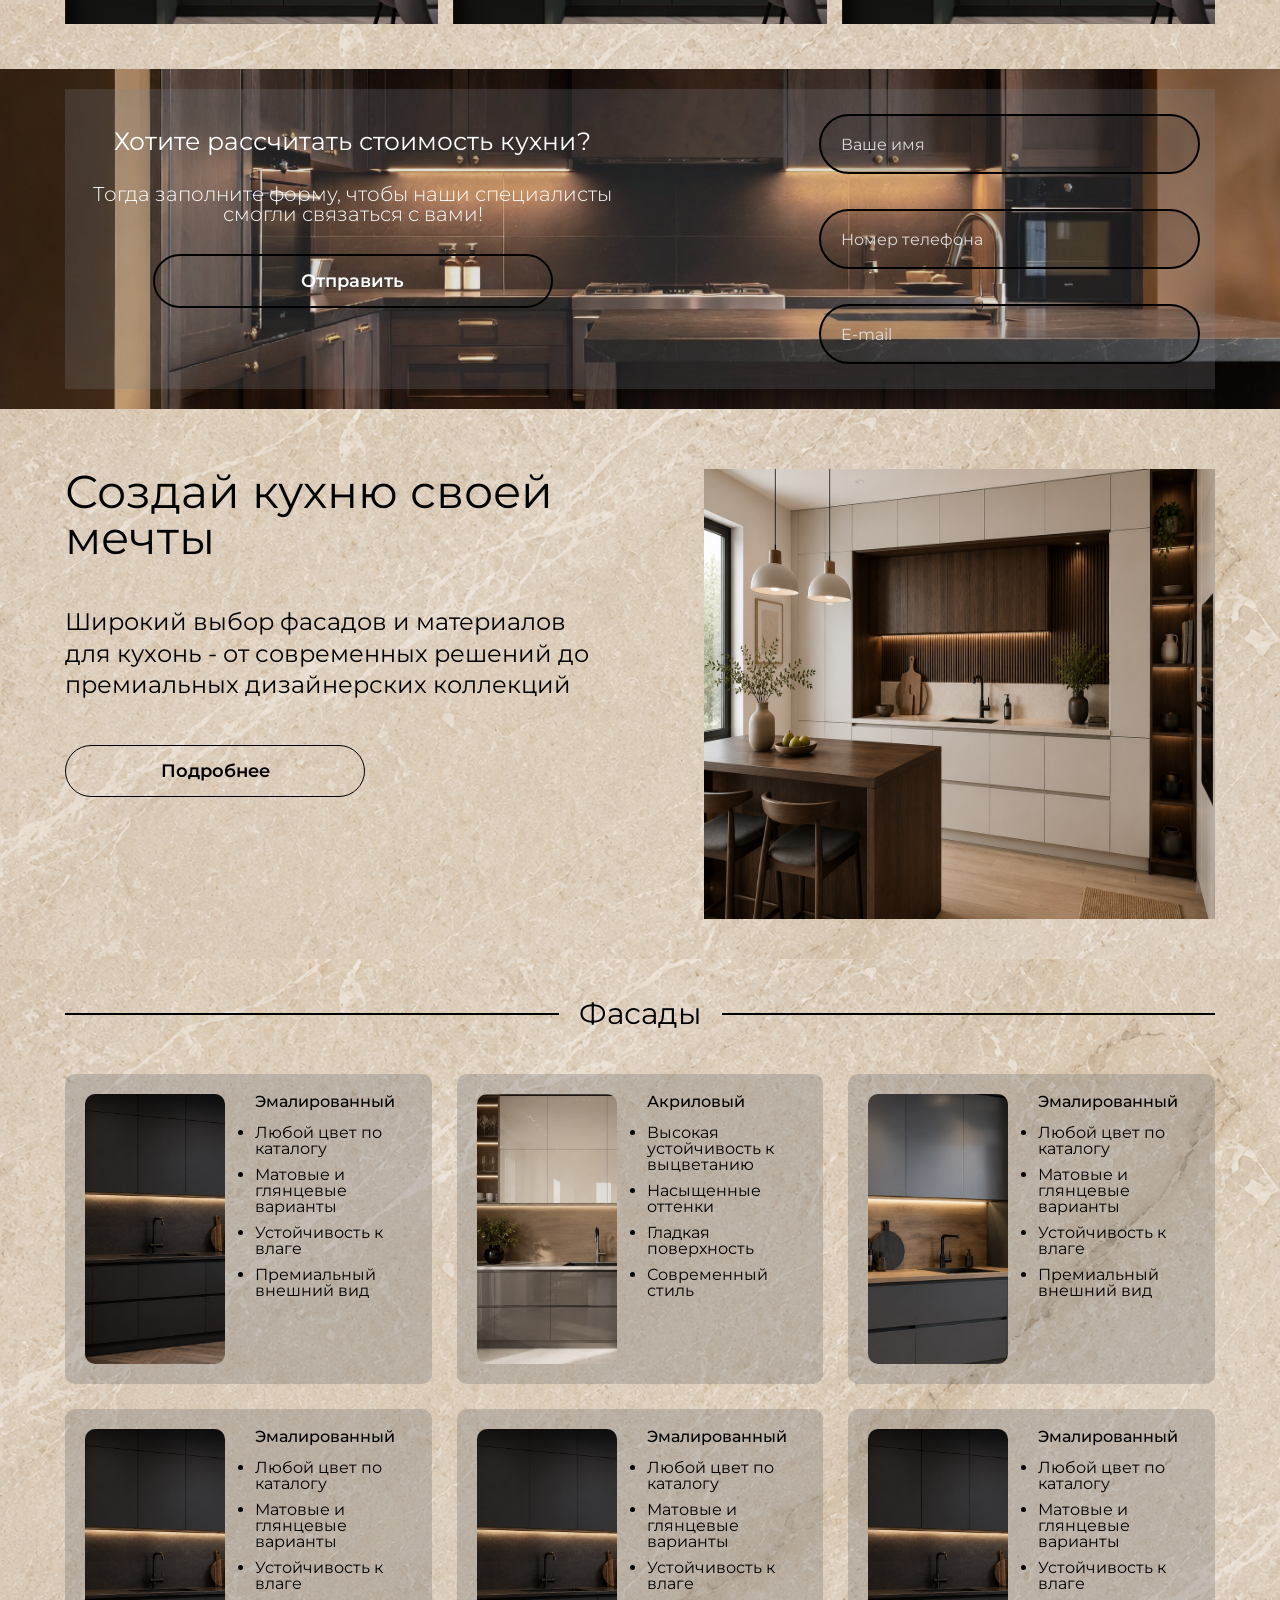
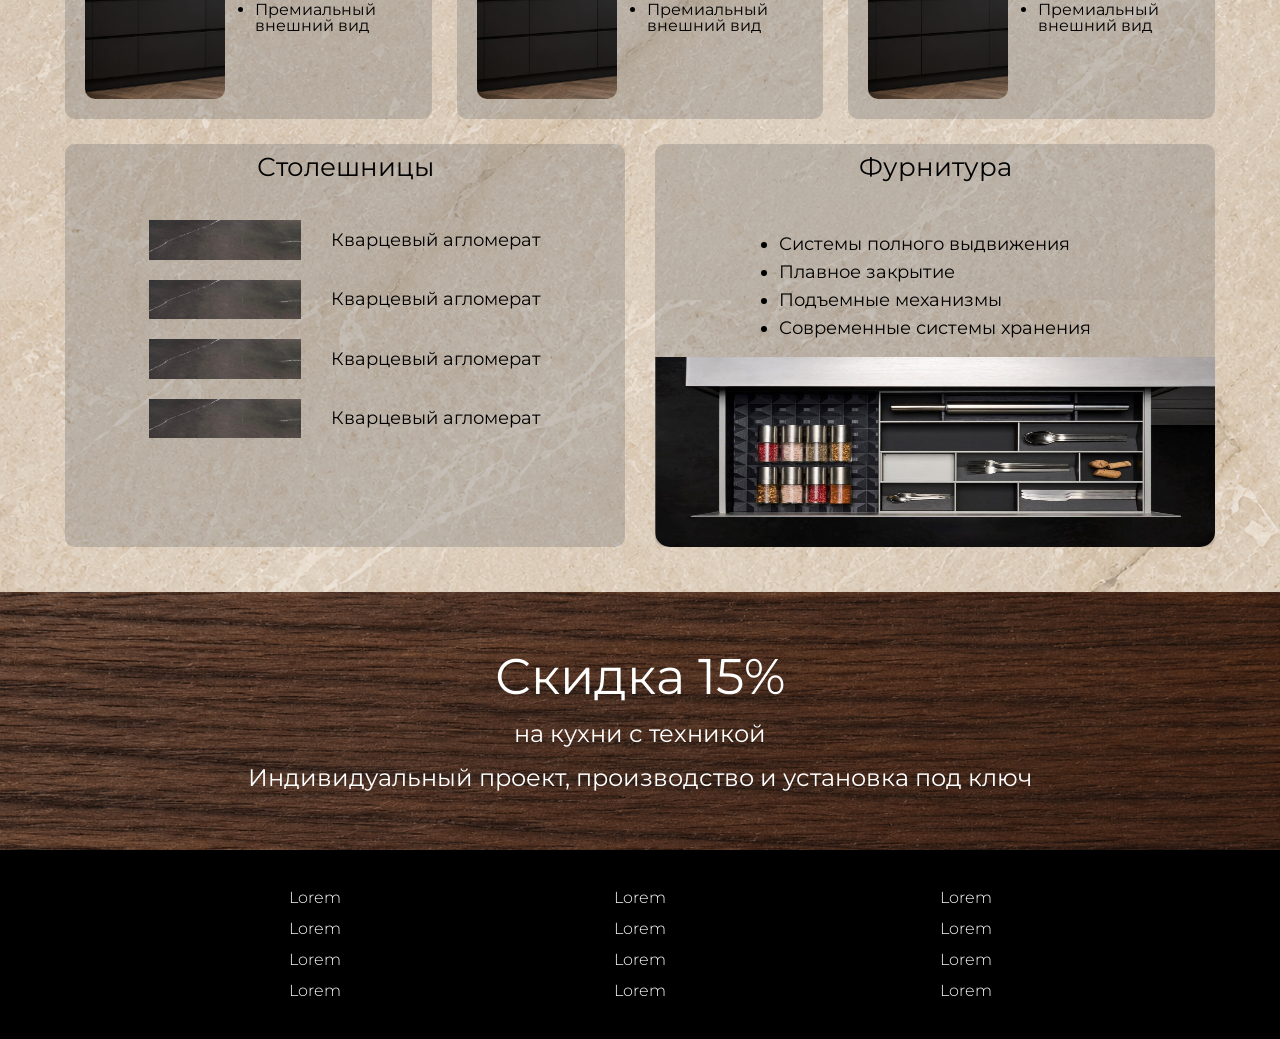
==== commit 42ebd0dc: "Categories JS" ====
--- a/index.html
+++ b/index.html
@@ -70,55 +70,55 @@
                 <div class="container">
                     <h2 class="catalog__title">Каталог</h2>
                     <div class="catalog__wrapper">
-                        <a class="catalog__link" href="catalogKitchen.html">
+                        <a class="catalog__link" href="catalogKitchen.html?type=straight">
                             <div class="catalog__item">
                                 <img class="catalog__item-img" src="img/catalog/kitchen-catalog.jpg" alt="">
                                 <h2 class="catalog__item-title">Кухни прямые</h2>
                             </div>
                         </a>
-                        <a class="catalog__link" href="#">
+                        <a class="catalog__link" href="catalogKitchen.html?type=corner">
                             <div class="catalog__item">
                                 <img class="catalog__item-img" src="img/catalog/kitchen-katalog1.jpg" alt="">
                                 <h2 class="catalog__item-title">Кухни угловые</h2>
                             </div>
                         </a>
-                        <a class="catalog__link" href="#">
+                        <a class="catalog__link" href="catalogKitchen.html?type=u-shaped">
                             <div class="catalog__item">
                                 <img class="catalog__item-img" src="img/catalog/p-kitchen.jpg" alt="">
                                 <h2 class="catalog__item-title">Кухни П-образные</h2>
                             </div>
                         </a>
-                        <a class="catalog__link" href="#">
+                        <a class="catalog__link" href="catalogKitchen.html?type=island">
                             <div class="catalog__item">
                                 <img class="catalog__item-img" src="img/catalog/island-kitchen.jpg" alt="">
                                 <h2 class="catalog__item-title">Кухни с островом</h2>
                             </div>
                         </a>
-                        <a class="catalog__link" href="#">
+                        <a class="catalog__link" href="catalogKitchen.html?type=bar">
                             <div class="catalog__item">
                                 <img class="catalog__item-img" src="img/catalog/bar-kitchen.jpg" alt="">
                                 <h2 class="catalog__item-title">Кухни с барной стойкой</h2>
                             </div>
                         </a>
-                        <a class="catalog__link" href="#">
+                        <a class="catalog__link" href="catalogKitchen.html?type=wardrobe">
                             <div class="catalog__item">
                                 <img class="catalog__item-img" src="img/catalog/kitchen-katalog1.jpg" alt="">
                                 <h2 class="catalog__item-title">Шкафы</h2>
                             </div>
                         </a>
-                        <a class="catalog__link" href="#">
+                        <a class="catalog__link" href="catalogKitchen.html?type=sliding-wardrobe">
                             <div class="catalog__item">
                                 <img class="catalog__item-img" src="img/catalog/kitchen-catalog.jpg" alt="">
                                 <h2 class="catalog__item-title">Шкафы купе</h2>
                             </div>
                         </a>
-                        <a class="catalog__link" href="#">
+                        <a class="catalog__link" href="catalogKitchen.html?type=tabletop-chipboard">
                             <div class="catalog__item">
                                 <img class="catalog__item-img" src="img/catalog/kitchen-catalog.jpg" alt="">
                                 <h2 class="catalog__item-title">Столешницы ДСП</h2>
                             </div>
                         </a>
-                        <a class="catalog__link" href="#">
+                        <a class="catalog__link" href="catalogKitchen.html?type=tabletop-stone">
                             <div class="catalog__item">
                                 <img class="catalog__item-img" src="img/catalog/kitchen-catalog.jpg" alt="">
                                 <h2 class="catalog__item-title">Столешницы камень</h2>
--- a/css/style.css
+++ b/css/style.css
@@ -332,7 +332,7 @@
 .designe__item {
     display: flex;
     flex-direction: column;
-    gap: 30px;
+    gap: 45px;
     width: 100%;
 }
 
@@ -531,6 +531,7 @@
 /* ======================= */
 .promotion {
     background: url(../img/backgrounds/catalog-backwood.png) no-repeat;
+    background-size: cover;
     color: white;
     font-family: "Montserrat", sans-serif;
 }
